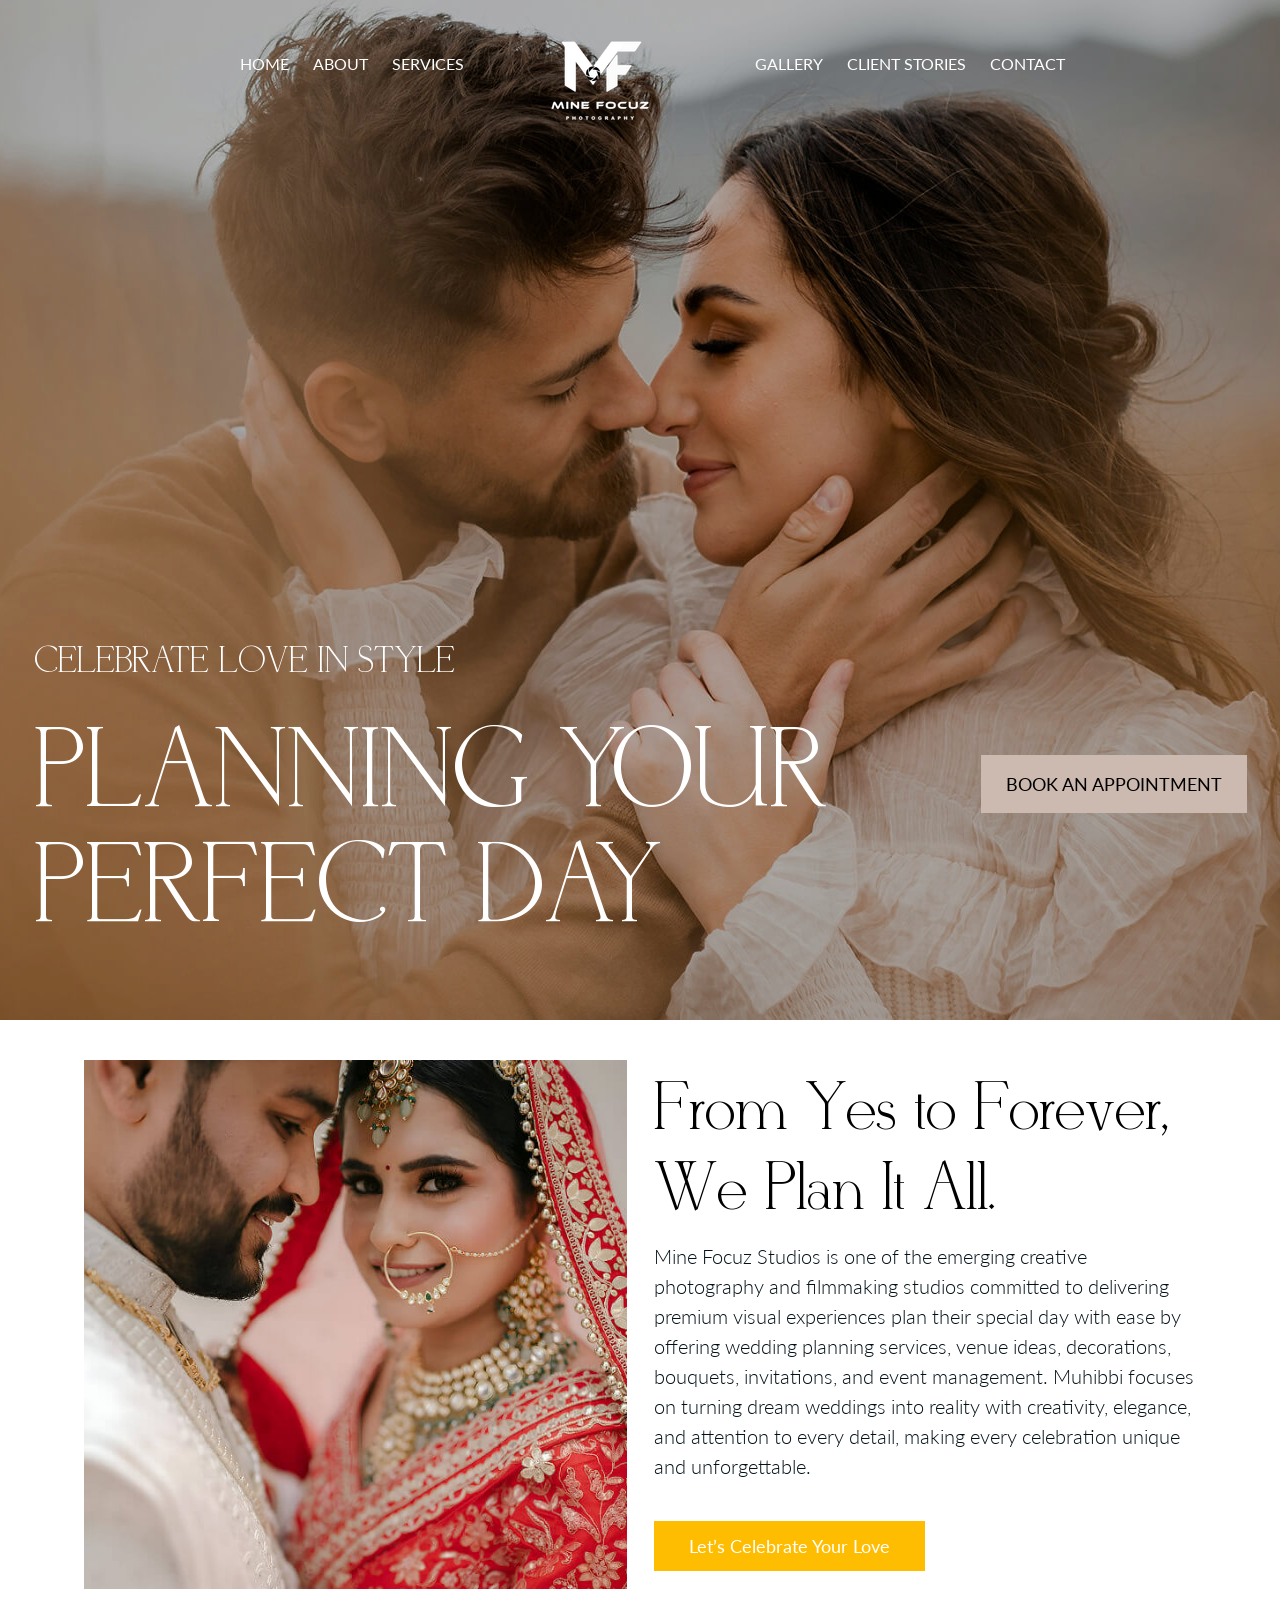
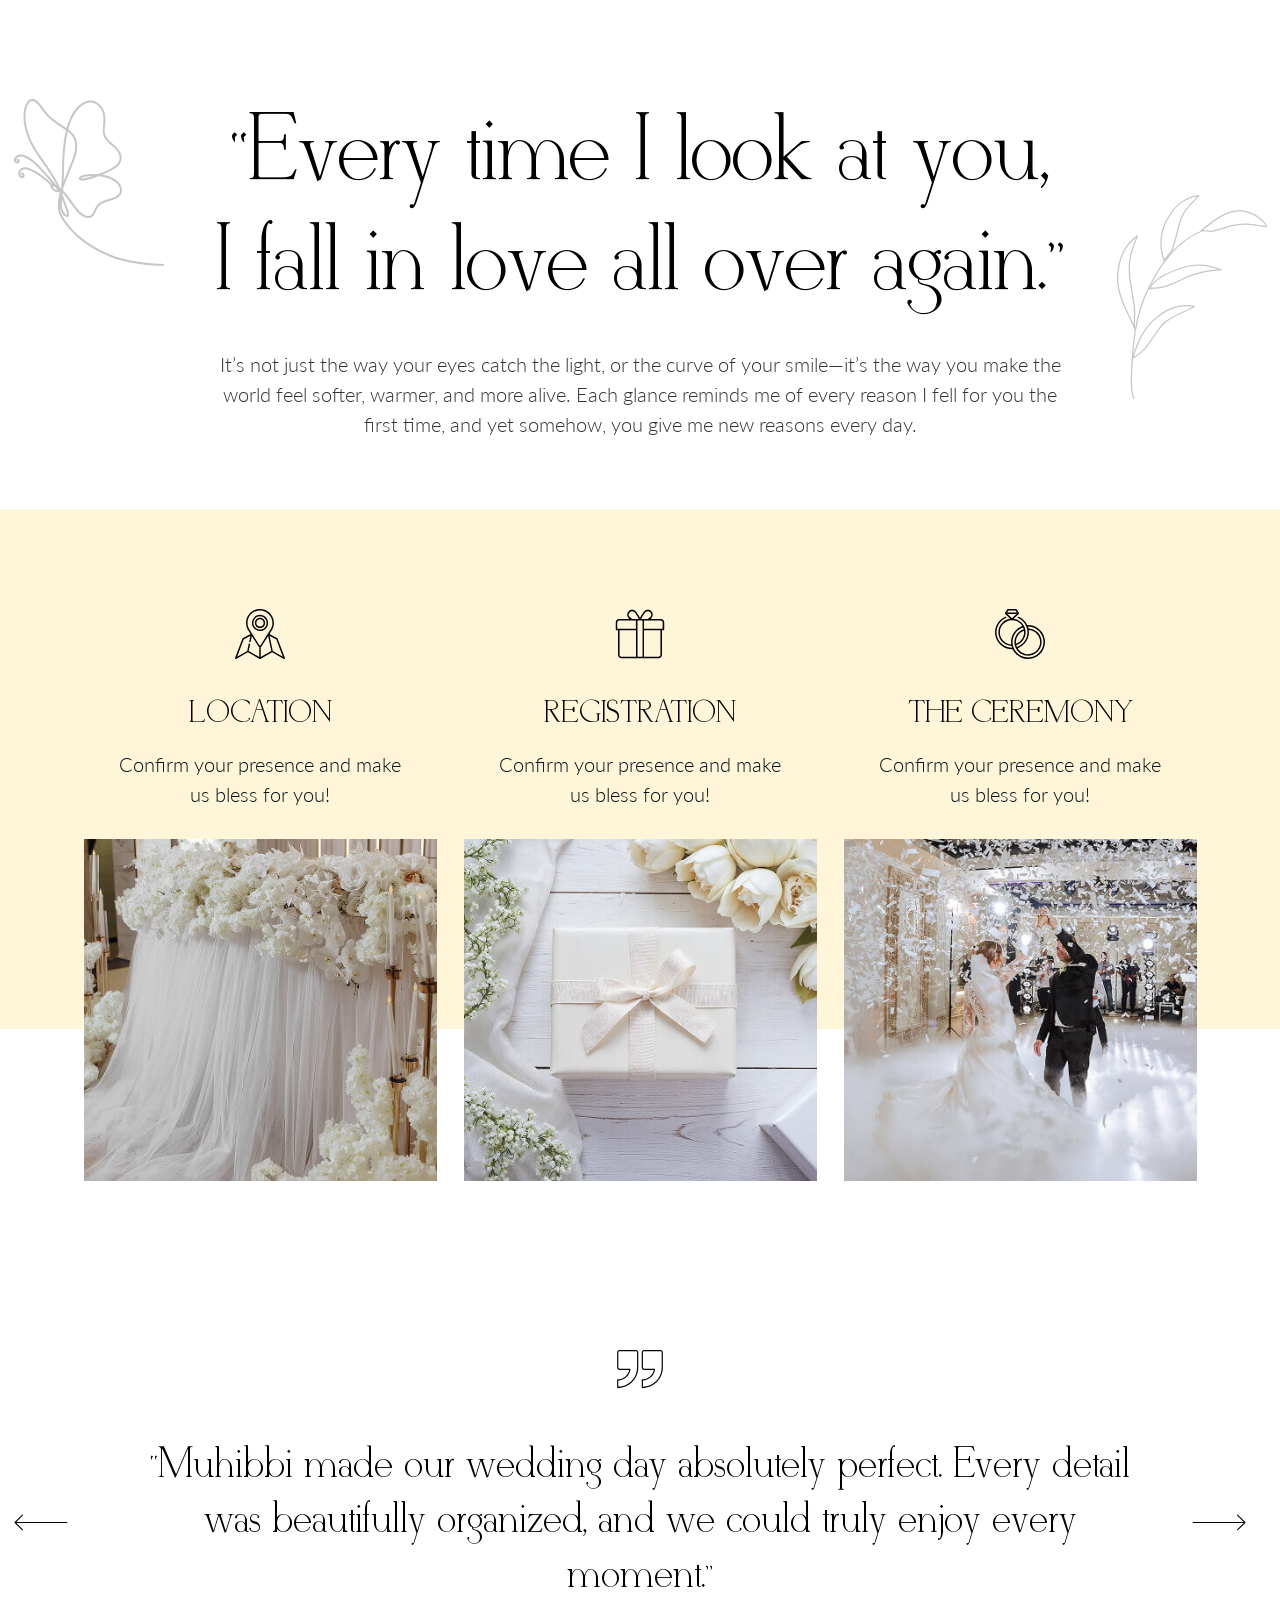
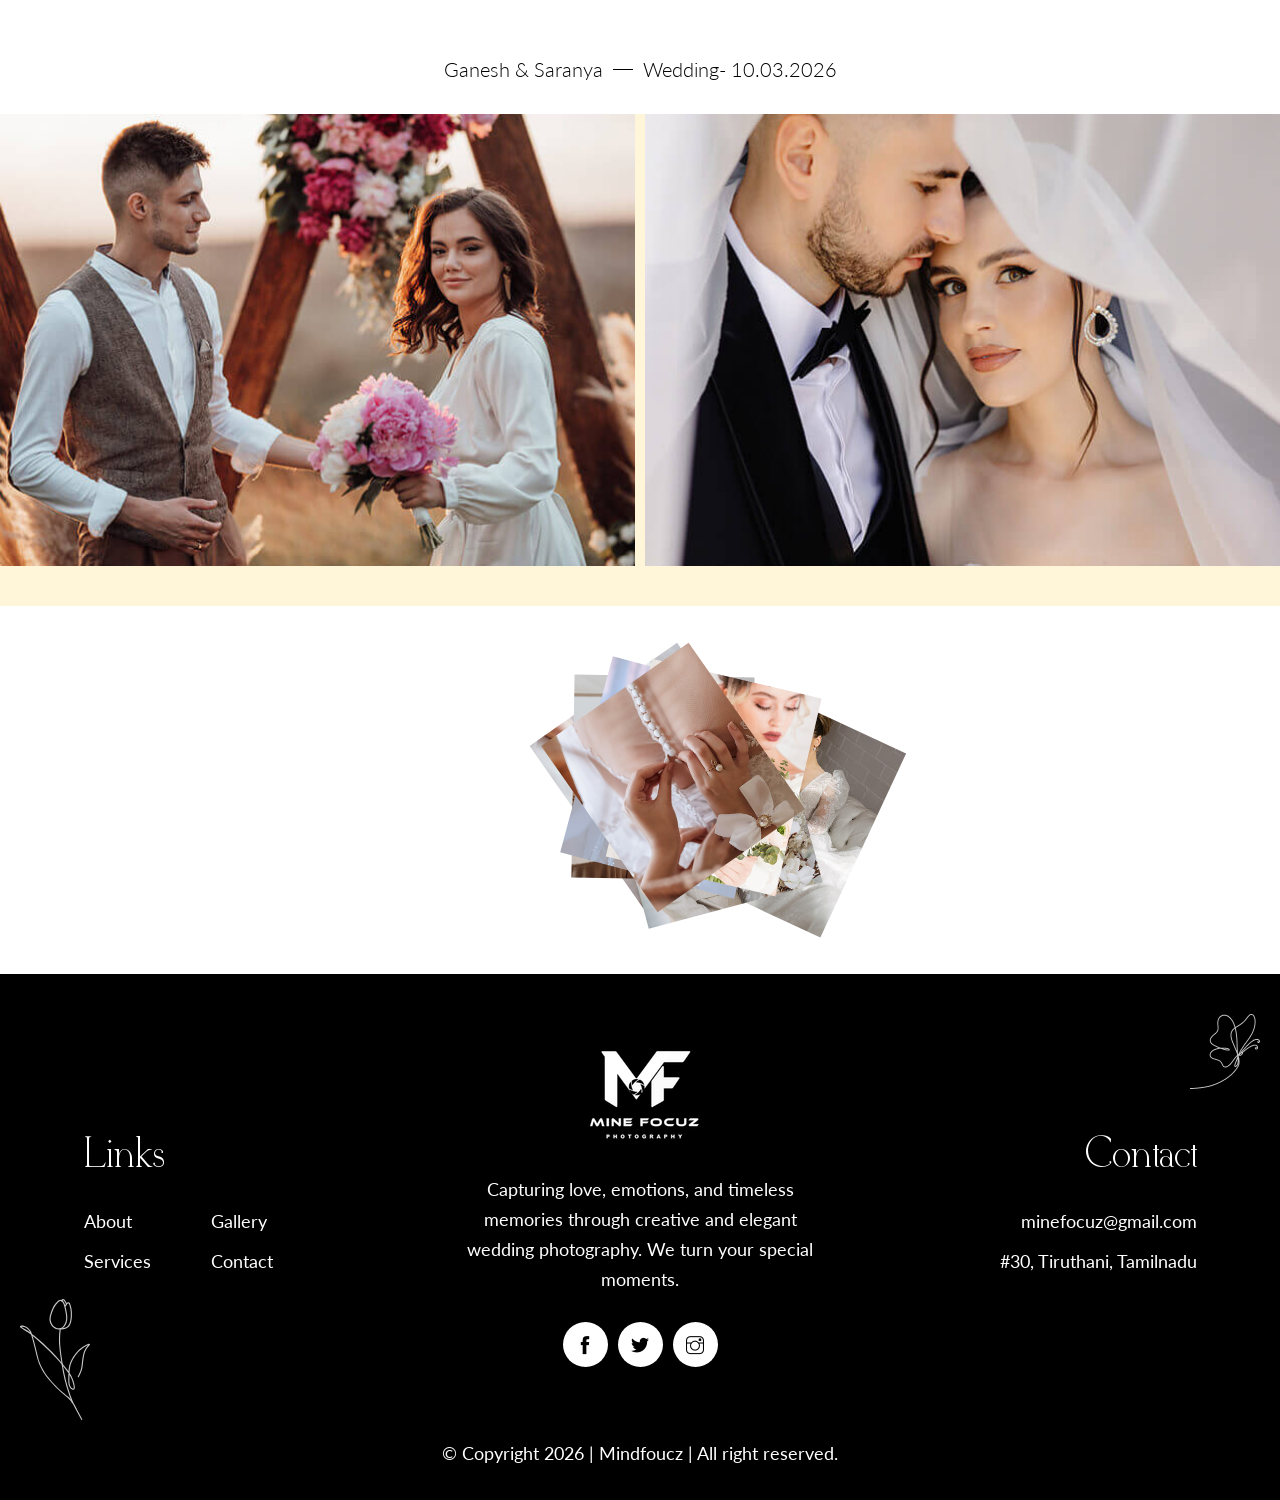
==== index.html @ 8c8d7e30 "first commit" ====
<!DOCTYPE html>
<html lang="en">


<head>
    <meta charset="utf-8">
    <meta http-equiv="X-UA-Compatible" content="IE=edge">
    <meta name="viewport" content="width=device-width, initial-scale=1">
    <meta name="author" content="wpOceans">
    <link rel="shortcut icon" type="image/png" href="assets/images/favicon.png">
    <title>Mindfocuz - Wedding Photography</title>
    <link href="assets/css/themify-icons.css" rel="stylesheet">
    <link href="assets/css/flaticon_muhibbi.css" rel="stylesheet">
    <link href="assets/css/bootstrap.min.css" rel="stylesheet">
    <link href="assets/css/animate.css" rel="stylesheet">
    <link href="assets/css/owl.carousel.css" rel="stylesheet">
    <link href="assets/css/owl.theme.css" rel="stylesheet">
    <link href="assets/css/slick.css" rel="stylesheet">
    <link href="assets/css/slick-theme.css" rel="stylesheet">
    <link href="assets/css/swiper.min.css" rel="stylesheet">
    <link href="assets/css/nice-select.css" rel="stylesheet">
    <link href="assets/css/owl.transitions.css" rel="stylesheet">
    <link href="assets/css/jquery.fancybox.css" rel="stylesheet">
    <link href="assets/css/odometer-theme-default.css" rel="stylesheet">
    <link href="assets/css/jquery-ui.css" rel="stylesheet">
    <link href="assets/sass/style.css" rel="stylesheet">
</head>

<body>

    <!-- start page-wrapper -->
    <div class="page-wrapper">
        <!-- start preloader -->
        <div class="preloader">
            <div class="vertical-centered-box">
                <div class="content">
                    <div class="loader-circle"></div>
                    <div class="loader-line-mask">
                        <div class="loader-line"></div>
                    </div>
                    <img src="assets/images/preloader.png" alt="">
                </div>
            </div>
        </div>
        <!-- end preloader -->

        <!-- Start header -->
        <header id="header">
            <div class="wpo-site-header header-style-s3 header-style-s7">
                <nav class="navigation navbar navbar-expand-lg navbar-light">
                    <div class="container-fluid">
                        <div class="row align-items-center">
                            <div class="col-lg-3 col-md-3 col-3 d-lg-none dl-block">
                                <div class="mobile-menu">
                                    <button type="button" class="navbar-toggler open-btn">
                                        <span class="sr-only">Toggle navigation</span>
                                        <span class="icon-bar first-angle"></span>
                                        <span class="icon-bar middle-angle"></span>
                                        <span class="icon-bar last-angle"></span>
                                    </button>
                                </div>
                            </div>
                            <div class="col-xl-3 col-lg-4 col-md-8 col-8">
                                <div class="navbar-header">
                                    <a class="navbar-brand" href="index.html"><img src="assets/images/logo-1.png"
                                            alt=""></a>
                                </div>
                            </div>
                            <div class="col-xl-12 col-lg-12 col-md-1 col-1">
                                <div id="navbar" class="site-navbar collapse navbar-collapse navigation-holder">
                                    <button class="menu-close"><i class="ti-close"></i></button>
                                    <ul class="nav navbar-nav mb-2 mb-lg-0">
                                        
                                        
                                        <li><a href="index.html">Home</a></li>
                                        <li><a href="about.html">About</a></li>
                                        <li><a href="service.html">Services</a></li>
                                        <li class="menu-item-has-children">
                                            <a href="gallery.html">Gallery</a>
                                            <ul class="sub-menu">
                                                <li><a href="#">Weddings</a></li>
                                                <li><a href="#">Baby Showers</a></li>
                                                <li><a href="#">Outdoor Shoots</a></li>
                                                <li><a href="#">Reception</a></li>
                                            </ul>
                                        </li>
                                        <li><a href="client.html">Client Stories</a></li>
                                        <li><a href="contact.html">Contact</a></li>
                                    </ul>
                                </div><!-- end of nav-collapse -->
                            </div>
                        </div>
                    </div><!-- end of container -->
                </nav>
            </div>
        </header>
        <!-- end of header -->

        <!-- start of hero static -->
        <section class="wpo-hero-static-s11">
            <div class="swiper-container">
                <div class="swiper-wrapper">
                    <div class="swiper-slide">
                        <div class="slide-inner slide-bg-image" data-background="assets/images/hero/image-21.jpg">
                            <div class="container-fluid">
                                <div class="slide-content">
                                    <div data-swiper-parallax="300" class="slide-title wow fadeInUp"
                                        data-wow-delay="0.1s">
                                        <div class="hero-left">
                                            <p>Celebrate Love in Style</p>
                                            <h1>Planning Your Perfect Day</h1>
                                        </div>
                                        <div class="hero-right">
                                            <a href="about.html" class="theme-btn-s2">Book An Appointment</a>
                                        </div>
                                    </div>
                                </div>
                            </div>
                        </div>
                    </div>
                    <div class="swiper-slide">
                        <div class="slide-inner slide-bg-image" data-background="assets/images/hero/image-22.jpg">
                            <div class="container-fluid">
                                <div class="slide-content">
                                    <div data-swiper-parallax="300" class="slide-title wow fadeInUp"
                                        data-wow-delay="0.1s">
                                        <div class="hero-left">
                                            <p>Celebrate Love in Style</p>
                                            <h1>Planning Your Perfect Day</h1>
                                        </div>
                                        <div class="hero-right" data-swiper-parallax="300">
                                            <a href="about.html" class="theme-btn-s2">Book An Appointment</a>
                                        </div>
                                    </div>
                                </div>
                            </div>
                        </div>
                    </div>
                </div>
                <!-- end swiper-wrapper -->
                <!-- swipper controls -->
                <div class="swiper-pagination"></div>
            </div>
        </section>
        <!-- end of hero static -->

        <!-- start about section -->
        <section class="wpo-about-section-s2 section-padding">
            <div class="container">
                <div class="about-wrap">
                    <div class="row text-center align-items-center">
                        <div class="col-lg-6 col-md-12 col-12">
                            <div class="about-image wow fadeInLeftSlow" data-wow-duration="1200ms" style="visibility: visible; animation-duration: 1200ms; animation-name: fadeInLeftSlow;">
                                <img src="assets/images/about/image-3.jpg" alt="">
                            </div>
                        </div>
                        <div class="col-lg-6 col-md-12 col-12">
                            <div class="about-all-content">
                                <div class="about-title">
                                    <h2 class="poort-text poort-in-right" aria-label="From Yes to Forever, We Plan It All." style="perspective: 600px;"><div class="poort-line" aria-hidden="true" style="position: relative; display: block; text-align: start;"><div aria-hidden="true" style="position: relative; display: inline-block;"><div aria-hidden="true" style="position: relative; display: inline-block; translate: none; rotate: none; scale: none; transform: translate(0px); opacity: 1;">F</div><div aria-hidden="true" style="position: relative; display: inline-block; translate: none; rotate: none; scale: none; transform: translate(0px); opacity: 1;">r</div><div aria-hidden="true" style="position: relative; display: inline-block; translate: none; rotate: none; scale: none; transform: translate(0px); opacity: 1;">o</div><div aria-hidden="true" style="position: relative; display: inline-block; translate: none; rotate: none; scale: none; transform: translate(0px); opacity: 1;">m</div></div> <div aria-hidden="true" style="position: relative; display: inline-block;"><div aria-hidden="true" style="position: relative; display: inline-block; translate: none; rotate: none; scale: none; transform: translate(0px); opacity: 1;">Y</div><div aria-hidden="true" style="position: relative; display: inline-block; translate: none; rotate: none; scale: none; transform: translate(0px); opacity: 1;">e</div><div aria-hidden="true" style="position: relative; display: inline-block; translate: none; rotate: none; scale: none; transform: translate(0px); opacity: 1;">s</div></div> <div aria-hidden="true" style="position: relative; display: inline-block;"><div aria-hidden="true" style="position: relative; display: inline-block; translate: none; rotate: none; scale: none; transform: translate(0px); opacity: 1;">t</div><div aria-hidden="true" style="position: relative; display: inline-block; translate: none; rotate: none; scale: none; transform: translate(0px); opacity: 1;">o</div></div> <div aria-hidden="true" style="position: relative; display: inline-block;"><div aria-hidden="true" style="position: relative; display: inline-block; translate: none; rotate: none; scale: none; transform: translate(0px); opacity: 1;">F</div><div aria-hidden="true" style="position: relative; display: inline-block; translate: none; rotate: none; scale: none; transform: translate(0px); opacity: 1;">o</div><div aria-hidden="true" style="position: relative; display: inline-block; translate: none; rotate: none; scale: none; transform: translate(0px); opacity: 1;">r</div><div aria-hidden="true" style="position: relative; display: inline-block; translate: none; rotate: none; scale: none; transform: translate(0px); opacity: 1;">e</div><div aria-hidden="true" style="position: relative; display: inline-block; translate: none; rotate: none; scale: none; transform: translate(0px); opacity: 1;">v</div><div aria-hidden="true" style="position: relative; display: inline-block; translate: none; rotate: none; scale: none; transform: translate(0px); opacity: 1;">e</div><div aria-hidden="true" style="position: relative; display: inline-block; translate: none; rotate: none; scale: none; transform: translate(0px); opacity: 1;">r</div><div aria-hidden="true" style="position: relative; display: inline-block; translate: none; rotate: none; scale: none; transform: translate(0px); opacity: 1;">,</div></div> </div><div class="poort-line" aria-hidden="true" style="position: relative; display: block; text-align: start;"><div aria-hidden="true" style="position: relative; display: inline-block;"><div aria-hidden="true" style="position: relative; display: inline-block; translate: none; rotate: none; scale: none; transform: translate(0px); opacity: 1;">W</div><div aria-hidden="true" style="position: relative; display: inline-block; translate: none; rotate: none; scale: none; transform: translate(0px); opacity: 1;">e</div></div> <div aria-hidden="true" style="position: relative; display: inline-block;"><div aria-hidden="true" style="position: relative; display: inline-block; translate: none; rotate: none; scale: none; transform: translate(0px); opacity: 1;">P</div><div aria-hidden="true" style="position: relative; display: inline-block; translate: none; rotate: none; scale: none; transform: translate(0px); opacity: 1;">l</div><div aria-hidden="true" style="position: relative; display: inline-block; translate: none; rotate: none; scale: none; transform: translate(0px); opacity: 1;">a</div><div aria-hidden="true" style="position: relative; display: inline-block; translate: none; rotate: none; scale: none; transform: translate(0px); opacity: 1;">n</div></div> <div aria-hidden="true" style="position: relative; display: inline-block;"><div aria-hidden="true" style="position: relative; display: inline-block; translate: none; rotate: none; scale: none; transform: translate(0px); opacity: 1;">I</div><div aria-hidden="true" style="position: relative; display: inline-block; translate: none; rotate: none; scale: none; transform: translate(0px); opacity: 1;">t</div></div> <div aria-hidden="true" style="position: relative; display: inline-block;"><div aria-hidden="true" style="position: relative; display: inline-block; translate: none; rotate: none; scale: none; transform: translate(0px); opacity: 1;">A</div><div aria-hidden="true" style="position: relative; display: inline-block; translate: none; rotate: none; scale: none; transform: translate(0px); opacity: 1;">l</div><div aria-hidden="true" style="position: relative; display: inline-block; translate: none; rotate: none; scale: none; transform: translate(0px); opacity: 1;">l</div><div aria-hidden="true" style="position: relative; display: inline-block; translate: none; rotate: none; scale: none; transform: translate(0px); opacity: 1;">.</div></div></div></h2>
                                    <p class="wow fadeInUp" data-wow-delay="0.1s" style="visibility: visible; animation-delay: 0.1s; animation-name: fadeInUp;">Mine Focuz Studios is one of the emerging creative photography and filmmaking studios committed to delivering premium visual experiences plan their special day with ease by offering wedding planning services, venue ideas, decorations, bouquets, invitations, and event management. Muhibbi focuses on turning dream weddings into reality with creativity, elegance, and attention to every detail, making every celebration unique and unforgettable.</p>
                                    <div class="about-btn wow fadeInUp" data-wow-delay="0.2s" style="visibility: visible; animation-delay: 0.2s; animation-name: fadeInUp;">
                                        <a href="contact.html" class="theme-btn">Let’s Celebrate Your Love</a>
                                    </div>
                                </div>
                            </div>
                        </div>
                    </div>
                </div>
            </div>
        </section>
        <!-- end about section -->
		
		

        <!-- start service section -->
        <section class="wpo-quote-section">
            <div class="container-fluid">
                <div class="quote-wrap">
                    <div class="row text-center align-items-center">
                        <div class="col-lg-12 col-md-12 col-12">
                            <div class="quote-title">
                                <h2 class="poort-text poort-in-right" aria-label="“Every time I look at you, I fall in love all over
                                    again.”" style="perspective: 600px;"><div class="poort-line" aria-hidden="true" style="position: relative; display: block; text-align: center;"><div aria-hidden="true" style="position: relative; display: inline-block;"><div aria-hidden="true" style="position: relative; display: inline-block; translate: none; rotate: none; scale: none; transform: translate(0px); opacity: 1;">“</div><div aria-hidden="true" style="position: relative; display: inline-block; translate: none; rotate: none; scale: none; transform: translate(0px); opacity: 1;">E</div><div aria-hidden="true" style="position: relative; display: inline-block; translate: none; rotate: none; scale: none; transform: translate(0px); opacity: 1;">v</div><div aria-hidden="true" style="position: relative; display: inline-block; translate: none; rotate: none; scale: none; transform: translate(0px); opacity: 1;">e</div><div aria-hidden="true" style="position: relative; display: inline-block; translate: none; rotate: none; scale: none; transform: translate(0px); opacity: 1;">r</div><div aria-hidden="true" style="position: relative; display: inline-block; translate: none; rotate: none; scale: none; transform: translate(0px); opacity: 1;">y</div></div> <div aria-hidden="true" style="position: relative; display: inline-block;"><div aria-hidden="true" style="position: relative; display: inline-block; translate: none; rotate: none; scale: none; transform: translate(0px); opacity: 1;">t</div><div aria-hidden="true" style="position: relative; display: inline-block; translate: none; rotate: none; scale: none; transform: translate(0px); opacity: 1;">i</div><div aria-hidden="true" style="position: relative; display: inline-block; translate: none; rotate: none; scale: none; transform: translate(0px); opacity: 1;">m</div><div aria-hidden="true" style="position: relative; display: inline-block; translate: none; rotate: none; scale: none; transform: translate(0px); opacity: 1;">e</div></div> <div aria-hidden="true" style="position: relative; display: inline-block;"><div aria-hidden="true" style="position: relative; display: inline-block; translate: none; rotate: none; scale: none; transform: translate(0px); opacity: 1;">I</div></div> <div aria-hidden="true" style="position: relative; display: inline-block;"><div aria-hidden="true" style="position: relative; display: inline-block; translate: none; rotate: none; scale: none; transform: translate(0px); opacity: 1;">l</div><div aria-hidden="true" style="position: relative; display: inline-block; translate: none; rotate: none; scale: none; transform: translate(0px); opacity: 1;">o</div><div aria-hidden="true" style="position: relative; display: inline-block; translate: none; rotate: none; scale: none; transform: translate(0px); opacity: 1;">o</div><div aria-hidden="true" style="position: relative; display: inline-block; translate: none; rotate: none; scale: none; transform: translate(0px); opacity: 1;">k</div></div> <div aria-hidden="true" style="position: relative; display: inline-block;"><div aria-hidden="true" style="position: relative; display: inline-block; translate: none; rotate: none; scale: none; transform: translate(0px); opacity: 1;">a</div><div aria-hidden="true" style="position: relative; display: inline-block; translate: none; rotate: none; scale: none; transform: translate(0px); opacity: 1;">t</div></div> <div aria-hidden="true" style="position: relative; display: inline-block;"><div aria-hidden="true" style="position: relative; display: inline-block; translate: none; rotate: none; scale: none; transform: translate(0px); opacity: 1;">y</div><div aria-hidden="true" style="position: relative; display: inline-block; translate: none; rotate: none; scale: none; transform: translate(0px); opacity: 1;">o</div><div aria-hidden="true" style="position: relative; display: inline-block; translate: none; rotate: none; scale: none; transform: translate(0px); opacity: 1;">u</div><div aria-hidden="true" style="position: relative; display: inline-block; translate: none; rotate: none; scale: none; transform: translate(0px); opacity: 1;">,</div></div> </div><div class="poort-line" aria-hidden="true" style="position: relative; display: block; text-align: center;"><div aria-hidden="true" style="position: relative; display: inline-block;"><div aria-hidden="true" style="position: relative; display: inline-block; translate: none; rotate: none; scale: none; transform: translate(0px); opacity: 1;">I</div></div> <div aria-hidden="true" style="position: relative; display: inline-block;"><div aria-hidden="true" style="position: relative; display: inline-block; translate: none; rotate: none; scale: none; transform: translate(0px); opacity: 1;">f</div><div aria-hidden="true" style="position: relative; display: inline-block; translate: none; rotate: none; scale: none; transform: translate(0px); opacity: 1;">a</div><div aria-hidden="true" style="position: relative; display: inline-block; translate: none; rotate: none; scale: none; transform: translate(0px); opacity: 1;">l</div><div aria-hidden="true" style="position: relative; display: inline-block; translate: none; rotate: none; scale: none; transform: translate(0px); opacity: 1;">l</div></div> <div aria-hidden="true" style="position: relative; display: inline-block;"><div aria-hidden="true" style="position: relative; display: inline-block; translate: none; rotate: none; scale: none; transform: translate(0px); opacity: 1;">i</div><div aria-hidden="true" style="position: relative; display: inline-block; translate: none; rotate: none; scale: none; transform: translate(0px); opacity: 1;">n</div></div> <div aria-hidden="true" style="position: relative; display: inline-block;"><div aria-hidden="true" style="position: relative; display: inline-block; translate: none; rotate: none; scale: none; transform: translate(0px); opacity: 1;">l</div><div aria-hidden="true" style="position: relative; display: inline-block; translate: none; rotate: none; scale: none; transform: translate(0px); opacity: 1;">o</div><div aria-hidden="true" style="position: relative; display: inline-block; translate: none; rotate: none; scale: none; transform: translate(0px); opacity: 1;">v</div><div aria-hidden="true" style="position: relative; display: inline-block; translate: none; rotate: none; scale: none; transform: translate(0px); opacity: 1;">e</div></div> <div aria-hidden="true" style="position: relative; display: inline-block;"><div aria-hidden="true" style="position: relative; display: inline-block; translate: none; rotate: none; scale: none; transform: translate(0px); opacity: 1;">a</div><div aria-hidden="true" style="position: relative; display: inline-block; translate: none; rotate: none; scale: none; transform: translate(0px); opacity: 1;">l</div><div aria-hidden="true" style="position: relative; display: inline-block; translate: none; rotate: none; scale: none; transform: translate(0px); opacity: 1;">l</div></div> <div aria-hidden="true" style="position: relative; display: inline-block;"><div aria-hidden="true" style="position: relative; display: inline-block; translate: none; rotate: none; scale: none; transform: translate(0px); opacity: 1;">o</div><div aria-hidden="true" style="position: relative; display: inline-block; translate: none; rotate: none; scale: none; transform: translate(0px); opacity: 1;">v</div><div aria-hidden="true" style="position: relative; display: inline-block; translate: none; rotate: none; scale: none; transform: translate(0px); opacity: 1;">e</div><div aria-hidden="true" style="position: relative; display: inline-block; translate: none; rotate: none; scale: none; transform: translate(0px); opacity: 1;">r</div></div> <div aria-hidden="true" style="position: relative; display: inline-block;"><div aria-hidden="true" style="position: relative; display: inline-block; translate: none; rotate: none; scale: none; transform: translate(0px); opacity: 1;">a</div><div aria-hidden="true" style="position: relative; display: inline-block; translate: none; rotate: none; scale: none; transform: translate(0px); opacity: 1;">g</div><div aria-hidden="true" style="position: relative; display: inline-block; translate: none; rotate: none; scale: none; transform: translate(0px); opacity: 1;">a</div><div aria-hidden="true" style="position: relative; display: inline-block; translate: none; rotate: none; scale: none; transform: translate(0px); opacity: 1;">i</div><div aria-hidden="true" style="position: relative; display: inline-block; translate: none; rotate: none; scale: none; transform: translate(0px); opacity: 1;">n</div><div aria-hidden="true" style="position: relative; display: inline-block; translate: none; rotate: none; scale: none; transform: translate(0px); opacity: 1;">.</div><div aria-hidden="true" style="position: relative; display: inline-block; translate: none; rotate: none; scale: none; transform: translate(0px); opacity: 1;">”</div></div></div></h2>
                                <p class="wow fadeInUp" data-wow-delay="0.1s" style="visibility: visible; animation-delay: 0.1s; animation-name: fadeInUp;">It’s not just the way your eyes catch the
                                    light, or the curve of your smile—it’s the
                                    way you make the world feel softer,
                                    warmer, and more alive. Each glance reminds me of every reason I fell for you the
                                    first time, and yet somehow, you give
                                    me new reasons every day.</p>
                               
                            </div>
                        </div>
                    </div>
                    <div class="shape-1 wow fadeInLeftSlow" data-wow-duration="1400ms" style="visibility: visible; animation-duration: 1400ms; animation-name: fadeInLeftSlow;">
                        <img src="assets/images/quote/shape-1.svg" alt="">
                    </div>
                    <div class="shape-2 wow fadeInRightSlow" data-wow-duration="1800ms" style="visibility: visible; animation-duration: 1800ms; animation-name: fadeInRightSlow;">
                        <img src="assets/images/quote/shape-2.svg" alt="">
                    </div>
                </div>
            </div>
        </section>
        <!-- end service section -->
		
		<section class="wpo-event-section-s2">
            <div class="wpo-event-wrap">
                <div class="container">
                    <div class="row justify-content-center">
                        <div class="col-lg-4 col-md-6 col-sm-6 col-12">
                            <div class="event-item wow fadeInUp" data-wow-delay="0.1s" style="visibility: visible; animation-delay: 0.1s; animation-name: fadeInUp;">
                                <div class="icon">
                                    <img src="assets/images/event/icon-1.svg" alt="">
                                </div>
                                <div class="event-text">
                                    <h3>Location</h3>
                                    <p>Confirm your presence and make us bless for you!</p>
                                </div>
                                <div class="event-img inner-image">
                                    <img src="assets/images/event/image-1.jpg" alt="">
                                </div>
                            </div>
                        </div>
                        <div class="col-lg-4 col-md-6 col-sm-6 col-12">
                            <div class="event-item wow fadeInUp" data-wow-delay="0.2s" style="visibility: visible; animation-delay: 0.2s; animation-name: fadeInUp;">
                                <div class="icon">
                                    <img src="assets/images/event/icon-2.svg" alt="">
                                </div>
                                <div class="event-text">
                                    <h3>Registration</h3>
                                    <p>Confirm your presence and make us bless for you!</p>
                                </div>
                                <div class="event-img inner-image">
                                    <img src="assets/images/event/image-2.jpg" alt="">
                                </div>
                            </div>
                        </div>
                        <div class="col-lg-4 col-md-6 col-sm-6 col-12">
                            <div class="event-item wow fadeInUp" data-wow-delay="0.3s" style="visibility: visible; animation-delay: 0.3s; animation-name: fadeInUp;">
                                <div class="icon">
                                    <img src="assets/images/event/icon-3.svg" alt="">
                                </div>
                                <div class="event-text">
                                    <h3>The Ceremony</h3>
                                    <p>Confirm your presence and make us bless for you!</p>
                                </div>
                                <div class="event-img inner-image">
                                    <img src="assets/images/event/image-3.jpg" alt="">
                                </div>
                            </div>
                        </div>
                    </div>
                </div>
            </div>
        </section>

        

        <!-- start testimonial section -->
        <section class="wpo-testimonial-section-s2 section-padding">
            <div class="container-fluid">
                <div class="testimonial-wrap">
                    <div class="testimonial-slider owl-carousel">
                        <div class="testimonial-item wow fadeInUp" data-wow-delay="0.1s">
                            <div class="testimonial-content">
                                <div class="icon">
                                    <img src="assets/images/testimonial/quote.svg" alt="quote">
                                </div>
                                <h3>“Muhibbi made our wedding day absolutely perfect. Every detail was beautifully
                                    organized, and we could truly enjoy every
                                    moment.”</h3>
                                <div class="testimonial-text">
                                    <ul>
                                        <li>Ganesh & Saranya</li>
                                        <li>Wedding- 10.03.2026</li>
                                    </ul>
                                </div>
                            </div>
                        </div>
                        <div class="testimonial-item wow fadeInUp" data-wow-delay="0.1s">
                            <div class="testimonial-content">
                                <div class="icon">
                                    <img src="assets/images/testimonial/quote.svg" alt="quote">
                                </div>
                                <h3>“The team at Muhibbi turned our vision into reality. Their creativity,
                                    professionalism, and dedication exceeded our
                                    expectations.”</h3>
                                <div class="testimonial-text">
                                    <ul>
                                        <li>Ganesh & Saranya</li>
                                        <li>Wedding- 10.03.2026</li>
                                    </ul>
                                </div>
                            </div>
                        </div>
                    </div>
                </div>
            </div>
        </section>
        <!-- end testimonial section -->

       <section class="wpo-project-section-s2 section-padding pt-0">
            <div class="container-fluid">
                <div class="project-all-items">
                    
                    <div class="project-wrap project-slider-active swiper-container-horizontal swiper-container-rtl" dir="rtl">
                        <div class="swiper-wrapper" style="transform: translate3d(3225px, 0px, 0px); transition-duration: 6500ms;"><div class="project-items swiper-slide swiper-slide-duplicate swiper-slide-duplicate-prev" data-swiper-slide-index="0" style="margin-left: 10px;">
                                <div class="img-holder">
                                    <img src="assets/images/project/image-9.jpg" alt="">
                                    <div class="project-content">
                                        <div class="project-text">
                                            <h3><a href="#">Jenifer &amp; Harry</a></h3>
                                            <span>Singapore - May 2020</span>
                                        </div>
                                    </div>
                                </div>
                            </div><div class="project-items swiper-slide swiper-slide-duplicate swiper-slide-duplicate-active" data-swiper-slide-index="1" style="margin-left: 10px;">
                                <div class="img-holder">
                                    <img src="assets/images/project/image-10.jpg" alt="">
                                    <div class="project-content">
                                        <div class="project-text">
                                            <h3><a href="#">Miller &amp; Tuna</a></h3>
                                            <span>Chaina - Jun 2019</span>
                                        </div>
                                    </div>
                                </div>
                            </div><div class="project-items swiper-slide swiper-slide-duplicate swiper-slide-duplicate-next" data-swiper-slide-index="2" style="margin-left: 10px;">
                                <div class="img-holder">
                                    <img src="assets/images/project/image-11.jpg" alt="">
                                    <div class="project-content">
                                        <div class="project-text">
                                            <h3><a href="#">Maria &amp; Jenefar</a></h3>
                                            <span>Chaina - Oct 2018</span>
                                        </div>
                                    </div>
                                </div>
                            </div><div class="project-items swiper-slide swiper-slide-duplicate" data-swiper-slide-index="3" style="margin-left: 10px;">
                                <div class="img-holder">
                                    <img src="assets/images/project/image-12.jpg" alt="">
                                    <div class="project-content">
                                        <div class="project-text">
                                            <h3><a href="#">Jonson &amp; Oliva</a></h3>
                                            <span>Chaina - Nov 2017</span>
                                        </div>
                                    </div>
                                </div>
                            </div>
                            <div class="project-items swiper-slide swiper-slide-prev" data-swiper-slide-index="0" style="margin-left: 10px;">
                                <div class="img-holder">
                                    <img src="assets/images/project/image-9.jpg" alt="">
                                    <div class="project-content">
                                        <div class="project-text">
                                            <h3><a href="#">Jenifer &amp; Harry</a></h3>
                                            <span>Singapore - May 2020</span>
                                        </div>
                                    </div>
                                </div>
                            </div>
                            <div class="project-items swiper-slide swiper-slide-active" data-swiper-slide-index="1" style="margin-left: 10px;">
                                <div class="img-holder">
                                    <img src="assets/images/project/image-10.jpg" alt="">
                                    <div class="project-content">
                                        <div class="project-text">
                                            <h3><a href="#">Miller &amp; Tuna</a></h3>
                                            <span>Chaina - Jun 2019</span>
                                        </div>
                                    </div>
                                </div>
                            </div>
                            <div class="project-items swiper-slide swiper-slide-next" data-swiper-slide-index="2" style="margin-left: 10px;">
                                <div class="img-holder">
                                    <img src="assets/images/project/image-11.jpg" alt="">
                                    <div class="project-content">
                                        <div class="project-text">
                                            <h3><a href="#">Maria &amp; Jenefar</a></h3>
                                            <span>Chaina - Oct 2018</span>
                                        </div>
                                    </div>
                                </div>
                            </div>
                            <div class="project-items swiper-slide" data-swiper-slide-index="3" style="margin-left: 10px;">
                                <div class="img-holder">
                                    <img src="assets/images/project/image-12.jpg" alt="">
                                    <div class="project-content">
                                        <div class="project-text">
                                            <h3><a href="#">Jonson &amp; Oliva</a></h3>
                                            <span>Chaina - Nov 2017</span>
                                        </div>
                                    </div>
                                </div>
                            </div>
                        <div class="project-items swiper-slide swiper-slide-duplicate swiper-slide-duplicate-prev" data-swiper-slide-index="0" style="margin-left: 10px;">
                                <div class="img-holder">
                                    <img src="assets/images/project/image-9.jpg" alt="">
                                    <div class="project-content">
                                        <div class="project-text">
                                            <h3><a href="#">Jenifer &amp; Harry</a></h3>
                                            <span>Singapore - May 2020</span>
                                        </div>
                                    </div>
                                </div>
                            </div><div class="project-items swiper-slide swiper-slide-duplicate swiper-slide-duplicate-active" data-swiper-slide-index="1" style="margin-left: 10px;">
                                <div class="img-holder">
                                    <img src="assets/images/project/image-10.jpg" alt="">
                                    <div class="project-content">
                                        <div class="project-text">
                                            <h3><a href="#">Miller &amp; Tuna</a></h3>
                                            <span>Chaina - Jun 2019</span>
                                        </div>
                                    </div>
                                </div>
                            </div><div class="project-items swiper-slide swiper-slide-duplicate swiper-slide-duplicate-next" data-swiper-slide-index="2" style="margin-left: 10px;">
                                <div class="img-holder">
                                    <img src="assets/images/project/image-11.jpg" alt="">
                                    <div class="project-content">
                                        <div class="project-text">
                                            <h3><a href="#">Maria &amp; Jenefar</a></h3>
                                            <span>Chaina - Oct 2018</span>
                                        </div>
                                    </div>
                                </div>
                            </div><div class="project-items swiper-slide swiper-slide-duplicate" data-swiper-slide-index="3" style="margin-left: 10px;">
                                <div class="img-holder">
                                    <img src="assets/images/project/image-12.jpg" alt="">
                                    <div class="project-content">
                                        <div class="project-text">
                                            <h3><a href="#">Jonson &amp; Oliva</a></h3>
                                            <span>Chaina - Nov 2017</span>
                                        </div>
                                    </div>
                                </div>
                            </div></div>
                    </div>
                </div>
            </div>
        </section>

        <!-- start wpo-portfolio-section -->
        <section class="wpo-portfolio-section">
            <h2 class="hidden">some</h2>
            <div class="container-fluid">
                <div class="portfolio-all-items">
                    <div class="portfolio-wrap">
                        <div class="portfolio-items scroll-image">
                            <div class="portfolio-image">
                                <a href="assets/images/portfolio/image-1.jpg" class="fancybox"
                                    data-fancybox-group="gall-1">
                                    <img src="assets/images/portfolio/image-1.jpg" alt class="img img-responsive">
                                    <div class="hover-content">
                                        <i class="ti-plus"></i>
                                    </div>
                                </a>
                            </div>
                        </div>
                        <div class="portfolio-items scroll-image">
                            <div class="portfolio-image">
                                <a href="assets/images/portfolio/image-2.jpg" class="fancybox"
                                    data-fancybox-group="gall-1">
                                    <img src="assets/images/portfolio/image-2.jpg" alt class="img img-responsive">
                                    <div class="hover-content">
                                        <i class="ti-plus"></i>
                                    </div>
                                </a>
                            </div>
                        </div>
                        <div class="portfolio-items scroll-image">
                            <div class="portfolio-image">
                                <a href="assets/images/portfolio/image-3.jpg" class="fancybox"
                                    data-fancybox-group="gall-1">
                                    <img src="assets/images/portfolio/image-3.jpg" alt class="img img-responsive">
                                    <div class="hover-content">
                                        <i class="ti-plus"></i>
                                    </div>
                                </a>
                            </div>
                        </div>
                        <div class="portfolio-items scroll-image">
                            <div class="portfolio-image">
                                <a href="assets/images/portfolio/image-4.jpg" class="fancybox"
                                    data-fancybox-group="gall-1">
                                    <img src="assets/images/portfolio/image-4.jpg" alt class="img img-responsive">
                                    <div class="hover-content">
                                        <i class="ti-plus"></i>
                                    </div>
                                </a>
                            </div>
                        </div>
                        <div class="portfolio-items scroll-image">
                            <div class="portfolio-image">
                                <a href="assets/images/portfolio/image-5.jpg" class="fancybox"
                                    data-fancybox-group="gall-1">
                                    <img src="assets/images/portfolio/image-5.jpg" alt class="img img-responsive">
                                    <div class="hover-content">
                                        <i class="ti-plus"></i>
                                    </div>
                                </a>
                            </div>
                        </div>
                        <div class="portfolio-items scroll-image">
                            <div class="portfolio-image">
                                <a href="assets/images/portfolio/image-6.jpg" class="fancybox"
                                    data-fancybox-group="gall-1">
                                    <img src="assets/images/portfolio/image-6.jpg" alt class="img img-responsive">
                                    <div class="hover-content">
                                        <i class="ti-plus"></i>
                                    </div>
                                </a>
                            </div>
                        </div>
                        <div class="portfolio-items scroll-image">
                            <div class="portfolio-image">
                                <a href="assets/images/portfolio/image-7.jpg" class="fancybox"
                                    data-fancybox-group="gall-1">
                                    <img src="assets/images/portfolio/image-7.jpg" alt class="img img-responsive">
                                    <div class="hover-content">
                                        <i class="ti-plus"></i>
                                    </div>
                                </a>
                            </div>
                        </div>
                    </div>
                </div>
            </div>
        </section>
        <!-- end wpo-portfolio-section -->

        <!-- start of footer section -->
       <footer class="wpo-site-footer">
            <div class="container">
                <div class="wpo-upper-footer">
                    <div class="row align-items-center">
                        <div class="col col-xl-3  col-lg-4 col-md-6 col-sm-12 col-12">
                            <div class="widget link-widget">
                                <div class="widget-title">
                                    <h2>Links</h2>
                                </div>
                                <div class="link-wrap">
                                    <ul>
                                        <li><a href="about.html">About</a></li>
                                        <li><a href="service.html">Services</a></li>
                                    </ul>
                                    <ul>
                                        <li><a href="gallery.html">Gallery</a></li>
                                        <li><a href="contact.html">Contact</a></li>
                                    </ul>
                                </div>
                            </div>
                        </div>
                        <div class="col col-xl-6 col-lg-4 col-md-6 col-sm-12 col-12">
                            <div class="widget about-widget">
                                <div class="logo widget-title">
                                    <a class="logo" href="index.html"><img src="assets/images/white-logo.png" alt=""></a>
                                </div>
                                <p>Capturing love, emotions, and timeless memories through creative and elegant wedding photography. We turn your special moments.</p>
                                <ul>
                                    <li>
                                        <a href="#">
                                            <i class="ti-facebook"></i>
                                        </a>
                                    </li>
                                    <li>
                                        <a href="#">
                                            <i class="ti-twitter-alt"></i>
                                        </a>
                                    </li>
                                    <li>
                                        <a href="#">
                                            <i class="ti-instagram"></i>
                                        </a>
                                    </li>
                                </ul>
                            </div>
                        </div>
                        <div class="col col-xl-3  col-lg-4 col-md-6 col-sm-12 col-12">
                            <div class="widget wpo-service-link-widget">
                                <div class="widget-title">
                                    <h2>Contact</h2>
                                </div>
                                <div class="link-widget">
                                    <ul>
                                        <li>minefocuz@gmail.com</li>
                                        <li>#30, Tiruthani, Tamilnadu</li>
                                    </ul>
                                </div>
                            </div>
                        </div>
                    </div>
                </div>
                <div class="wpo-lower-footer">
                    <div class="row">
                        <div class="col col-xs-12">
                            <p class="copyright"> &copy; Copyright 2026 | <a href="index.html">Mindfoucz</a> | All right
                                reserved.</p>
                        </div>
                    </div>
                </div>
            </div>
            <div class="shape-1">
                <img src="assets/images/shape-1.svg" alt="">
            </div>
            <div class="shape-2">
                <img src="assets/images/shape-2.svg" alt="">
            </div>
        </footer>
        <!-- end of footer section -->

    </div>
    <!-- end of page-wrapper -->

    <!-- All JavaScript files
    ================================================== -->
    <script src="assets/js/jquery.min.js"></script>
    <script src="assets/js/bootstrap.bundle.min.js"></script>
    <!-- Plugins for this template -->
    <script src="assets/js/modernizr.custom.js"></script>
    <script src="assets/js/jquery-plugin-collection.js"></script>
    <!-- Custom script for this template -->
    <script src="assets/js/gsap-script.js"></script>
    <script src="assets/js/script.js"></script>
</body>


<!-- Mirrored from wpolive.com/html/muhibbi-live/index-11.html by HTTrack Website Copier/3.x [XR&CO'2014], Sat, 15 Aug 2026 07:51:29 GMT -->
</html>
---- assets/css/themify-icons.css ----
@font-face {
	font-family: 'themify';
	src:url('../fonts/themify9f24.eot?-fvbane');
	src:url('../fonts/themifyd41d.eot?#iefix-fvbane') format('embedded-opentype'),
		url('../fonts/themify9f24.woff?-fvbane') format('woff'),
		url('../fonts/themify9f24.ttf?-fvbane') format('truetype'),
		url('../fonts/themify9f24.svg?-fvbane#themify') format('svg');
	font-weight: normal;
	font-style: normal;
}

[class^="ti-"], [class*=" ti-"] {
	font-family: 'themify';
	speak: none;
	font-style: normal;
	font-weight: normal;
	font-variant: normal;
	text-transform: none;
	line-height: 1;

	/* Better Font Rendering =========== */
	-webkit-font-smoothing: antialiased;
	-moz-osx-font-smoothing: grayscale;
}

.ti-wand:before {
	content: "\e600";
}
.ti-volume:before {
	content: "\e601";
}
.ti-user:before {
	content: "\e602";
}
.ti-unlock:before {
	content: "\e603";
}
.ti-unlink:before {
	content: "\e604";
}
.ti-trash:before {
	content: "\e605";
}
.ti-thought:before {
	content: "\e606";
}
.ti-target:before {
	content: "\e607";
}
.ti-tag:before {
	content: "\e608";
}
.ti-tablet:before {
	content: "\e609";
}
.ti-star:before {
	content: "\e60a";
}
.ti-spray:before {
	content: "\e60b";
}
.ti-signal:before {
	content: "\e60c";
}
.ti-shopping-cart:before {
	content: "\e60d";
}
.ti-shopping-cart-full:before {
	content: "\e60e";
}
.ti-settings:before {
	content: "\e60f";
}
.ti-search:before {
	content: "\e610";
}
.ti-zoom-in:before {
	content: "\e611";
}
.ti-zoom-out:before {
	content: "\e612";
}
.ti-cut:before {
	content: "\e613";
}
.ti-ruler:before {
	content: "\e614";
}
.ti-ruler-pencil:before {
	content: "\e615";
}
.ti-ruler-alt:before {
	content: "\e616";
}
.ti-bookmark:before {
	content: "\e617";
}
.ti-bookmark-alt:before {
	content: "\e618";
}
.ti-reload:before {
	content: "\e619";
}
.ti-plus:before {
	content: "\e61a";
}
.ti-pin:before {
	content: "\e61b";
}
.ti-pencil:before {
	content: "\e61c";
}
.ti-pencil-alt:before {
	content: "\e61d";
}
.ti-paint-roller:before {
	content: "\e61e";
}
.ti-paint-bucket:before {
	content: "\e61f";
}
.ti-na:before {
	content: "\e620";
}
.ti-mobile:before {
	content: "\e621";
}
.ti-minus:before {
	content: "\e622";
}
.ti-medall:before {
	content: "\e623";
}
.ti-medall-alt:before {
	content: "\e624";
}
.ti-marker:before {
	content: "\e625";
}
.ti-marker-alt:before {
	content: "\e626";
}
.ti-arrow-up:before {
	content: "\e627";
}
.ti-arrow-right:before {
	content: "\e628";
}
.ti-arrow-left:before {
	content: "\e629";
}
.ti-arrow-down:before {
	content: "\e62a";
}
.ti-lock:before {
	content: "\e62b";
}
.ti-location-arrow:before {
	content: "\e62c";
}
.ti-link:before {
	content: "\e62d";
}
.ti-layout:before {
	content: "\e62e";
}
.ti-layers:before {
	content: "\e62f";
}
.ti-layers-alt:before {
	content: "\e630";
}
.ti-key:before {
	content: "\e631";
}
.ti-import:before {
	content: "\e632";
}
.ti-image:before {
	content: "\e633";
}
.ti-heart:before {
	content: "\e634";
}
.ti-heart-broken:before {
	content: "\e635";
}
.ti-hand-stop:before {
	content: "\e636";
}
.ti-hand-open:before {
	content: "\e637";
}
.ti-hand-drag:before {
	content: "\e638";
}
.ti-folder:before {
	content: "\e639";
}
.ti-flag:before {
	content: "\e63a";
}
.ti-flag-alt:before {
	content: "\e63b";
}
.ti-flag-alt-2:before {
	content: "\e63c";
}
.ti-eye:before {
	content: "\e63d";
}
.ti-export:before {
	content: "\e63e";
}
.ti-exchange-vertical:before {
	content: "\e63f";
}
.ti-desktop:before {
	content: "\e640";
}
.ti-cup:before {
	content: "\e641";
}
.ti-crown:before {
	content: "\e642";
}
.ti-comments:before {
	content: "\e643";
}
.ti-comment:before {
	content: "\e644";
}
.ti-comment-alt:before {
	content: "\e645";
}
.ti-close:before {
	content: "\e646";
}
.ti-clip:before {
	content: "\e647";
}
.ti-angle-up:before {
	content: "\e648";
}
.ti-angle-right:before {
	content: "\e649";
}
.ti-angle-left:before {
	content: "\e64a";
}
.ti-angle-down:before {
	content: "\e64b";
}
.ti-check:before {
	content: "\e64c";
}
.ti-check-box:before {
	content: "\e64d";
}
.ti-camera:before {
	content: "\e64e";
}
.ti-announcement:before {
	content: "\e64f";
}
.ti-brush:before {
	content: "\e650";
}
.ti-briefcase:before {
	content: "\e651";
}
.ti-bolt:before {
	content: "\e652";
}
.ti-bolt-alt:before {
	content: "\e653";
}
.ti-blackboard:before {
	content: "\e654";
}
.ti-bag:before {
	content: "\e655";
}
.ti-move:before {
	content: "\e656";
}
.ti-arrows-vertical:before {
	content: "\e657";
}
.ti-arrows-horizontal:before {
	content: "\e658";
}
.ti-fullscreen:before {
	content: "\e659";
}
.ti-arrow-top-right:before {
	content: "\e65a";
}
.ti-arrow-top-left:before {
	content: "\e65b";
}
.ti-arrow-circle-up:before {
	content: "\e65c";
}
.ti-arrow-circle-right:before {
	content: "\e65d";
}
.ti-arrow-circle-left:before {
	content: "\e65e";
}
.ti-arrow-circle-down:before {
	content: "\e65f";
}
.ti-angle-double-up:before {
	content: "\e660";
}
.ti-angle-double-right:before {
	content: "\e661";
}
.ti-angle-double-left:before {
	content: "\e662";
}
.ti-angle-double-down:before {
	content: "\e663";
}
.ti-zip:before {
	content: "\e664";
}
.ti-world:before {
	content: "\e665";
}
.ti-wheelchair:before {
	content: "\e666";
}
.ti-view-list:before {
	content: "\e667";
}
.ti-view-list-alt:before {
	content: "\e668";
}
.ti-view-grid:before {
	content: "\e669";
}
.ti-uppercase:before {
	content: "\e66a";
}
.ti-upload:before {
	content: "\e66b";
}
.ti-underline:before {
	content: "\e66c";
}
.ti-truck:before {
	content: "\e66d";
}
.ti-timer:before {
	content: "\e66e";
}
.ti-ticket:before {
	content: "\e66f";
}
.ti-thumb-up:before {
	content: "\e670";
}
.ti-thumb-down:before {
	content: "\e671";
}
.ti-text:before {
	content: "\e672";
}
.ti-stats-up:before {
	content: "\e673";
}
.ti-stats-down:before {
	content: "\e674";
}
.ti-split-v:before {
	content: "\e675";
}
.ti-split-h:before {
	content: "\e676";
}
.ti-smallcap:before {
	content: "\e677";
}
.ti-shine:before {
	content: "\e678";
}
.ti-shift-right:before {
	content: "\e679";
}
.ti-shift-left:before {
	content: "\e67a";
}
.ti-shield:before {
	content: "\e67b";
}
.ti-notepad:before {
	content: "\e67c";
}
.ti-server:before {
	content: "\e67d";
}
.ti-quote-right:before {
	content: "\e67e";
}
.ti-quote-left:before {
	content: "\e67f";
}
.ti-pulse:before {
	content: "\e680";
}
.ti-printer:before {
	content: "\e681";
}
.ti-power-off:before {
	content: "\e682";
}
.ti-plug:before {
	content: "\e683";
}
.ti-pie-chart:before {
	content: "\e684";
}
.ti-paragraph:before {
	content: "\e685";
}
.ti-panel:before {
	content: "\e686";
}
.ti-package:before {
	content: "\e687";
}
.ti-music:before {
	content: "\e688";
}
.ti-music-alt:before {
	content: "\e689";
}
.ti-mouse:before {
	content: "\e68a";
}
.ti-mouse-alt:before {
	content: "\e68b";
}
.ti-money:before {
	content: "\e68c";
}
.ti-microphone:before {
	content: "\e68d";
}
.ti-menu:before {
	content: "\e68e";
}
.ti-menu-alt:before {
	content: "\e68f";
}
.ti-map:before {
	content: "\e690";
}
.ti-map-alt:before {
	content: "\e691";
}
.ti-loop:before {
	content: "\e692";
}
.ti-location-pin:before {
	content: "\e693";
}
.ti-list:before {
	content: "\e694";
}
.ti-light-bulb:before {
	content: "\e695";
}
.ti-Italic:before {
	content: "\e696";
}
.ti-info:before {
	content: "\e697";
}
.ti-infinite:before {
	content: "\e698";
}
.ti-id-badge:before {
	content: "\e699";
}
.ti-hummer:before {
	content: "\e69a";
}
.ti-home:before {
	content: "\e69b";
}
.ti-help:before {
	content: "\e69c";
}
.ti-headphone:before {
	content: "\e69d";
}
.ti-harddrives:before {
	content: "\e69e";
}
.ti-harddrive:before {
	content: "\e69f";
}
.ti-gift:before {
	content: "\e6a0";
}
.ti-game:before {
	content: "\e6a1";
}
.ti-filter:before {
	content: "\e6a2";
}
.ti-files:before {
	content: "\e6a3";
}
.ti-file:before {
	content: "\e6a4";
}
.ti-eraser:before {
	content: "\e6a5";
}
.ti-envelope:before {
	content: "\e6a6";
}
.ti-download:before {
	content: "\e6a7";
}
.ti-direction:before {
	content: "\e6a8";
}
.ti-direction-alt:before {
	content: "\e6a9";
}
.ti-dashboard:before {
	content: "\e6aa";
}
.ti-control-stop:before {
	content: "\e6ab";
}
.ti-control-shuffle:before {
	content: "\e6ac";
}
.ti-control-play:before {
	content: "\e6ad";
}
.ti-control-pause:before {
	content: "\e6ae";
}
.ti-control-forward:before {
	content: "\e6af";
}
.ti-control-backward:before {
	content: "\e6b0";
}
.ti-cloud:before {
	content: "\e6b1";
}
.ti-cloud-up:before {
	content: "\e6b2";
}
.ti-cloud-down:before {
	content: "\e6b3";
}
.ti-clipboard:before {
	content: "\e6b4";
}
.ti-car:before {
	content: "\e6b5";
}
.ti-calendar:before {
	content: "\e6b6";
}
.ti-book:before {
	content: "\e6b7";
}
.ti-bell:before {
	content: "\e6b8";
}
.ti-basketball:before {
	content: "\e6b9";
}
.ti-bar-chart:before {
	content: "\e6ba";
}
.ti-bar-chart-alt:before {
	content: "\e6bb";
}
.ti-back-right:before {
	content: "\e6bc";
}
.ti-back-left:before {
	content: "\e6bd";
}
.ti-arrows-corner:before {
	content: "\e6be";
}
.ti-archive:before {
	content: "\e6bf";
}
.ti-anchor:before {
	content: "\e6c0";
}
.ti-align-right:before {
	content: "\e6c1";
}
.ti-align-left:before {
	content: "\e6c2";
}
.ti-align-justify:before {
	content: "\e6c3";
}
.ti-align-center:before {
	content: "\e6c4";
}
.ti-alert:before {
	content: "\e6c5";
}
.ti-alarm-clock:before {
	content: "\e6c6";
}
.ti-agenda:before {
	content: "\e6c7";
}
.ti-write:before {
	content: "\e6c8";
}
.ti-window:before {
	content: "\e6c9";
}
.ti-widgetized:before {
	content: "\e6ca";
}
.ti-widget:before {
	content: "\e6cb";
}
.ti-widget-alt:before {
	content: "\e6cc";
}
.ti-wallet:before {
	content: "\e6cd";
}
.ti-video-clapper:before {
	content: "\e6ce";
}
.ti-video-camera:before {
	content: "\e6cf";
}
.ti-vector:before {
	content: "\e6d0";
}
.ti-themify-logo:before {
	content: "\e6d1";
}
.ti-themify-favicon:before {
	content: "\e6d2";
}
.ti-themify-favicon-alt:before {
	content: "\e6d3";
}
.ti-support:before {
	content: "\e6d4";
}
.ti-stamp:before {
	content: "\e6d5";
}
.ti-split-v-alt:before {
	content: "\e6d6";
}
.ti-slice:before {
	content: "\e6d7";
}
.ti-shortcode:before {
	content: "\e6d8";
}
.ti-shift-right-alt:before {
	content: "\e6d9";
}
.ti-shift-left-alt:before {
	content: "\e6da";
}
.ti-ruler-alt-2:before {
	content: "\e6db";
}
.ti-receipt:before {
	content: "\e6dc";
}
.ti-pin2:before {
	content: "\e6dd";
}
.ti-pin-alt:before {
	content: "\e6de";
}
.ti-pencil-alt2:before {
	content: "\e6df";
}
.ti-palette:before {
	content: "\e6e0";
}
.ti-more:before {
	content: "\e6e1";
}
.ti-more-alt:before {
	content: "\e6e2";
}
.ti-microphone-alt:before {
	content: "\e6e3";
}
.ti-magnet:before {
	content: "\e6e4";
}
.ti-line-double:before {
	content: "\e6e5";
}
.ti-line-dotted:before {
	content: "\e6e6";
}
.ti-line-dashed:before {
	content: "\e6e7";
}
.ti-layout-width-full:before {
	content: "\e6e8";
}
.ti-layout-width-default:before {
	content: "\e6e9";
}
.ti-layout-width-default-alt:before {
	content: "\e6ea";
}
.ti-layout-tab:before {
	content: "\e6eb";
}
.ti-layout-tab-window:before {
	content: "\e6ec";
}
.ti-layout-tab-v:before {
	content: "\e6ed";
}
.ti-layout-tab-min:before {
	content: "\e6ee";
}
.ti-layout-slider:before {
	content: "\e6ef";
}
.ti-layout-slider-alt:before {
	content: "\e6f0";
}
.ti-layout-sidebar-right:before {
	content: "\e6f1";
}
.ti-layout-sidebar-none:before {
	content: "\e6f2";
}
.ti-layout-sidebar-left:before {
	content: "\e6f3";
}
.ti-layout-placeholder:before {
	content: "\e6f4";
}
.ti-layout-menu:before {
	content: "\e6f5";
}
.ti-layout-menu-v:before {
	content: "\e6f6";
}
.ti-layout-menu-separated:before {
	content: "\e6f7";
}
.ti-layout-menu-full:before {
	content: "\e6f8";
}
.ti-layout-media-right-alt:before {
	content: "\e6f9";
}
.ti-layout-media-right:before {
	content: "\e6fa";
}
.ti-layout-media-overlay:before {
	content: "\e6fb";
}
.ti-layout-media-overlay-alt:before {
	content: "\e6fc";
}
.ti-layout-media-overlay-alt-2:before {
	content: "\e6fd";
}
.ti-layout-media-left-alt:before {
	content: "\e6fe";
}
.ti-layout-media-left:before {
	content: "\e6ff";
}
.ti-layout-media-center-alt:before {
	content: "\e700";
}
.ti-layout-media-center:before {
	content: "\e701";
}
.ti-layout-list-thumb:before {
	content: "\e702";
}
.ti-layout-list-thumb-alt:before {
	content: "\e703";
}
.ti-layout-list-post:before {
	content: "\e704";
}
.ti-layout-list-large-image:before {
	content: "\e705";
}
.ti-layout-line-solid:before {
	content: "\e706";
}
.ti-layout-grid4:before {
	content: "\e707";
}
.ti-layout-grid3:before {
	content: "\e708";
}
.ti-layout-grid2:before {
	content: "\e709";
}
.ti-layout-grid2-thumb:before {
	content: "\e70a";
}
.ti-layout-cta-right:before {
	content: "\e70b";
}
.ti-layout-cta-left:before {
	content: "\e70c";
}
.ti-layout-cta-center:before {
	content: "\e70d";
}
.ti-layout-cta-btn-right:before {
	content: "\e70e";
}
.ti-layout-cta-btn-left:before {
	content: "\e70f";
}
.ti-layout-column4:before {
	content: "\e710";
}
.ti-layout-column3:before {
	content: "\e711";
}
.ti-layout-column2:before {
	content: "\e712";
}
.ti-layout-accordion-separated:before {
	content: "\e713";
}
.ti-layout-accordion-merged:before {
	content: "\e714";
}
.ti-layout-accordion-list:before {
	content: "\e715";
}
.ti-ink-pen:before {
	content: "\e716";
}
.ti-info-alt:before {
	content: "\e717";
}
.ti-help-alt:before {
	content: "\e718";
}
.ti-headphone-alt:before {
	content: "\e719";
}
.ti-hand-point-up:before {
	content: "\e71a";
}
.ti-hand-point-right:before {
	content: "\e71b";
}
.ti-hand-point-left:before {
	content: "\e71c";
}
.ti-hand-point-down:before {
	content: "\e71d";
}
.ti-gallery:before {
	content: "\e71e";
}
.ti-face-smile:before {
	content: "\e71f";
}
.ti-face-sad:before {
	content: "\e720";
}
.ti-credit-card:before {
	content: "\e721";
}
.ti-control-skip-forward:before {
	content: "\e722";
}
.ti-control-skip-backward:before {
	content: "\e723";
}
.ti-control-record:before {
	content: "\e724";
}
.ti-control-eject:before {
	content: "\e725";
}
.ti-comments-smiley:before {
	content: "\e726";
}
.ti-brush-alt:before {
	content: "\e727";
}
.ti-youtube:before {
	content: "\e728";
}
.ti-vimeo:before {
	content: "\e729";
}
.ti-twitter:before {
	content: "\e72a";
}
.ti-time:before {
	content: "\e72b";
}
.ti-tumblr:before {
	content: "\e72c";
}
.ti-skype:before {
	content: "\e72d";
}
.ti-share:before {
	content: "\e72e";
}
.ti-share-alt:before {
	content: "\e72f";
}
.ti-rocket:before {
	content: "\e730";
}
.ti-pinterest:before {
	content: "\e731";
}
.ti-new-window:before {
	content: "\e732";
}
.ti-microsoft:before {
	content: "\e733";
}
.ti-list-ol:before {
	content: "\e734";
}
.ti-linkedin:before {
	content: "\e735";
}
.ti-layout-sidebar-2:before {
	content: "\e736";
}
.ti-layout-grid4-alt:before {
	content: "\e737";
}
.ti-layout-grid3-alt:before {
	content: "\e738";
}
.ti-layout-grid2-alt:before {
	content: "\e739";
}
.ti-layout-column4-alt:before {
	content: "\e73a";
}
.ti-layout-column3-alt:before {
	content: "\e73b";
}
.ti-layout-column2-alt:before {
	content: "\e73c";
}
.ti-instagram:before {
	content: "\e73d";
}
.ti-google:before {
	content: "\e73e";
}
.ti-github:before {
	content: "\e73f";
}
.ti-flickr:before {
	content: "\e740";
}
.ti-facebook:before {
	content: "\e741";
}
.ti-dropbox:before {
	content: "\e742";
}
.ti-dribbble:before {
	content: "\e743";
}
.ti-apple:before {
	content: "\e744";
}
.ti-android:before {
	content: "\e745";
}
.ti-save:before {
	content: "\e746";
}
.ti-save-alt:before {
	content: "\e747";
}
.ti-yahoo:before {
	content: "\e748";
}
.ti-wordpress:before {
	content: "\e749";
}
.ti-vimeo-alt:before {
	content: "\e74a";
}
.ti-twitter-alt:before {
	content: "\e74b";
}
.ti-tumblr-alt:before {
	content: "\e74c";
}
.ti-trello:before {
	content: "\e74d";
}
.ti-stack-overflow:before {
	content: "\e74e";
}
.ti-soundcloud:before {
	content: "\e74f";
}
.ti-sharethis:before {
	content: "\e750";
}
.ti-sharethis-alt:before {
	content: "\e751";
}
.ti-reddit:before {
	content: "\e752";
}
.ti-pinterest-alt:before {
	content: "\e753";
}
.ti-microsoft-alt:before {
	content: "\e754";
}
.ti-linux:before {
	content: "\e755";
}
.ti-jsfiddle:before {
	content: "\e756";
}
.ti-joomla:before {
	content: "\e757";
}
.ti-html5:before {
	content: "\e758";
}
.ti-flickr-alt:before {
	content: "\e759";
}
.ti-email:before {
	content: "\e75a";
}
.ti-drupal:before {
	content: "\e75b";
}
.ti-dropbox-alt:before {
	content: "\e75c";
}
.ti-css3:before {
	content: "\e75d";
}
.ti-rss:before {
	content: "\e75e";
}
.ti-rss-alt:before {
	content: "\e75f";
}
---- assets/css/flaticon_muhibbi.css ----
/*!
*    ______ _       _   _
*    |  ____| |     | | (_)
*    | |__  | | __ _| |_ _  ___ ___  _ __
*    |  __| | |/ _` | __| |/ __/ _ \| '_ \
*    | |    | | (_| | |_| | (_| (_) | | | |
*    |_|    |_|\__,_|\__|_|\___\___/|_| |_|
*
*         https://www.flaticon.com
*/

@font-face {
    font-family: "flaticon_muhibbi";
    src:
        url("../fonts/flaticon_muhibbid573.woff2?da7a82cff604fd63ae68b8c4403f4517") format("woff2"),
        url("../fonts/flaticon_muhibbid573.woff?da7a82cff604fd63ae68b8c4403f4517") format("woff"),
        url("../fonts/flaticon_muhibbid573.eot?da7a82cff604fd63ae68b8c4403f4517#iefix") format("embedded-opentype"),
        url("../fonts/flaticon_muhibbid573.ttf?da7a82cff604fd63ae68b8c4403f4517") format("truetype"),
        url("../fonts/flaticon_muhibbid573.svg?da7a82cff604fd63ae68b8c4403f4517#flaticon_muhibbi") format("svg");
}

i[class^="flaticon-"]:before,
i[class*=" flaticon-"]:before {
    font-family: flaticon_muhibbi !important;
    font-style: normal;
    font-weight: normal !important;
    font-variant: normal;
    text-transform: none;
    -webkit-font-smoothing: antialiased;
    -moz-osx-font-smoothing: grayscale;
}

.flaticon-email:before {
    content: "\f101";
}
.flaticon-phone:before {
    content: "\f102";
}
.flaticon-facebook-app-symbol:before {
    content: "\f103";
}
.flaticon-twitter:before {
    content: "\f104";
}
.flaticon-linkedin:before {
    content: "\f105";
}
.flaticon-vimeo:before {
    content: "\f106";
}
.flaticon-clock:before {
    content: "\f107";
}
.flaticon-mail:before {
    content: "\f108";
}
.flaticon-phone-1:before {
    content: "\f109";
}
.flaticon-magnifying-glass:before {
    content: "\f10a";
}
.flaticon-bag:before {
    content: "\f10b";
}
.flaticon-arrow:before {
    content: "\f10c";
}
.flaticon-right-arrow:before {
    content: "\f10d";
}
.flaticon-phone-call:before {
    content: "\f10e";
}
.flaticon-tap:before {
    content: "\f10f";
}
.flaticon-handshake:before {
    content: "\f110";
}
.flaticon-gift:before {
    content: "\f111";
}
.flaticon-fund:before {
    content: "\f112";
}
.flaticon-first-aid-kit:before {
    content: "\f113";
}
.flaticon-charity:before {
    content: "\f114";
}
.flaticon-cardiogram:before {
    content: "\f115";
}
.flaticon-gift-box:before {
    content: "\f116";
}
.flaticon-play:before {
    content: "\f117";
}
.flaticon-arrow-up:before {
    content: "\f118";
}
.flaticon-shield:before {
    content: "\f119";
}
.flaticon-order:before {
    content: "\f11a";
}
.flaticon-return-box:before {
    content: "\f11b";
}
.flaticon-delivery-truck:before {
    content: "\f11c";
}
.flaticon-camera:before {
    content: "\f11d";
}
.flaticon-youtube:before {
    content: "\f11e";
}
.flaticon-pinterest:before {
    content: "\f11f";
}
.flaticon-next:before {
    content: "\f120";
}
.flaticon-shopping-cart:before {
    content: "\f121";
}
.flaticon-tablet:before {
    content: "\f122";
}
.flaticon-right-arrow-1:before {
    content: "\f123";
}
.flaticon-left-arrow:before {
    content: "\f124";
}
.flaticon-graduation-cap:before {
    content: "\f125";
}
.flaticon-checklist:before {
    content: "\f126";
}
.flaticon-medal:before {
    content: "\f127";
}
.flaticon-check:before {
    content: "\f128";
}
.flaticon-share:before {
    content: "\f129";
}
.flaticon-double-quotes:before {
    content: "\f12a";
}
.flaticon-star:before {
    content: "\f12b";
}
.flaticon-heart:before {
    content: "\f12c";
}
.flaticon-user:before {
    content: "\f12d";
}
.flaticon-chat:before {
    content: "\f12e";
}
.flaticon-menu:before {
    content: "\f12f";
}
.flaticon-maps-and-flags:before {
    content: "\f130";
}
.flaticon-pawprint:before {
    content: "\f131";
}
.flaticon-dog:before {
    content: "\f132";
}
.flaticon-cat-bath:before {
    content: "\f133";
}
.flaticon-donation:before {
    content: "\f134";
}
.flaticon-global-distribution:before {
    content: "\f135";
}
.flaticon-time-left:before {
    content: "\f136";
}
.flaticon-right-arrow-2:before {
    content: "\f137";
}
.flaticon-calendar:before {
    content: "\f138";
}
.flaticon-home-address:before {
    content: "\f139";
}
.flaticon-mail-1:before {
    content: "\f13a";
}
.flaticon-edit:before {
    content: "\f13b";
}
---- assets/css/nice-select.css ----
.nice-select {
  -webkit-tap-highlight-color: transparent;
  background-color: #fff;
  border-radius: 5px;
  border: solid 1px #e8e8e8;
  box-sizing: border-box;
  clear: both;
  cursor: pointer;
  display: block;
  float: left;
  font-family: inherit;
  font-size: 15px;
  font-weight: normal;
  height: 42px;
  line-height: 40px;
  outline: none;
  padding-left: 18px;
  padding-right: 30px;
  position: relative;
  text-align: left;
  -webkit-transition: all 0.2s ease-in-out;
  transition: all 0.2s ease-in-out;
  -webkit-user-select: none;
     -moz-user-select: none;
      -ms-user-select: none;
          user-select: none;
  white-space: nowrap;
  width: auto; }
  .nice-select:hover {
    border-color: #dbdbdb; }
  .nice-select:active, .nice-select.open, .nice-select:focus {
    border-color: #333; }
  .nice-select:after {
    border-bottom: 2px solid #333;
    border-right: 2px solid #333;
    content: '';
    display: block;
    height: 5px;
    margin-top: -4px;
    pointer-events: none;
    position: absolute;
    right: 12px;
    top: 50%;
    -webkit-transform-origin: 66% 66%;
        -ms-transform-origin: 66% 66%;
            transform-origin: 66% 66%;
    -webkit-transform: rotate(45deg);
        -ms-transform: rotate(45deg);
            transform: rotate(45deg);
    -webkit-transition: all 0.15s ease-in-out;
    transition: all 0.15s ease-in-out;
    width: 5px; }
  .nice-select.open:after {
    -webkit-transform: rotate(-135deg);
        -ms-transform: rotate(-135deg);
            transform: rotate(-135deg); }
  .nice-select.open .list {
    opacity: 1;
    pointer-events: auto;
    -webkit-transform: scale(1) translateY(0);
        -ms-transform: scale(1) translateY(0);
            transform: scale(1) translateY(0); }
  .nice-select.disabled {
    border-color: #ededed;
    color: #999;
    pointer-events: none; }
    .nice-select.disabled:after {
      border-color: #cccccc; }
  .nice-select.wide {
    width: 100%; }
    .nice-select.wide .list {
      left: 0;
      right: 0; }
  .nice-select.right {
    float: right; }
    .nice-select.right .list {
      left: auto;
      right: 0; }
  .nice-select.small {
    font-size: 12px;
    height: 36px;
    line-height: 34px;}
    .nice-select.small:after {
      height: 4px;
      width: 4px; }
    .nice-select.small .option {
      line-height: 34px;
      min-height: 34px;}
  .nice-select .list {
    background-color: #fff;
    border-radius: 5px;
    box-shadow: 0 0 0 1px rgba(68, 68, 68, 0.11);
    box-sizing: border-box;
    margin-top: 4px;
    opacity: 0;
    overflow: hidden;
    padding: 0;
    pointer-events: none;
    position: absolute;
    top: 100%;
    left: 0;
    -webkit-transform-origin: 50% 0;
        -ms-transform-origin: 50% 0;
            transform-origin: 50% 0;
    -webkit-transform: scale(0.75) translateY(-21px);
        -ms-transform: scale(0.75) translateY(-21px);
            transform: scale(0.75) translateY(-21px);
    -webkit-transition: all 0.2s cubic-bezier(0.5, 0, 0, 1.25), opacity 0.15s ease-out;
    transition: all 0.2s cubic-bezier(0.5, 0, 0, 1.25), opacity 0.15s ease-out;
    z-index: 9; }
    .nice-select .list:hover .option:not(:hover) {
      background-color: transparent;}
  .nice-select .option {
    cursor: pointer;
    font-weight: 400;
    line-height: 40px;
    list-style: none;
    min-height: 40px;
    outline: none;
    padding-left: 18px;
    padding-right: 29px;
    text-align: left;
    -webkit-transition: all 0.2s;
    transition: all 0.2s; }
    .nice-select .option:hover, .nice-select .option.focus, .nice-select .option.selected.focus {
      background-color: #f6f6f6; }
    .nice-select .option.selected {
      font-weight: bold; }
    .nice-select .option.disabled {
      background-color: transparent;
      color: #999;
      cursor: default; }

.no-csspointerevents .nice-select .list {
  display: none; }

.no-csspointerevents .nice-select.open .list {
  display: block; }
---- assets/css/odometer-theme-default.css ----
.odometer.odometer-auto-theme, .odometer.odometer-theme-default {
  display: inline-block;
  vertical-align: middle;
  *vertical-align: auto;
  *zoom: 1;
  *display: inline;
  position: relative;
}
.odometer.odometer-auto-theme .odometer-digit, .odometer.odometer-theme-default .odometer-digit {
  display: inline-block;
  vertical-align: middle;
  *vertical-align: auto;
  *zoom: 1;
  *display: inline;
  position: relative;
}
.odometer.odometer-auto-theme .odometer-digit .odometer-digit-spacer, .odometer.odometer-theme-default .odometer-digit .odometer-digit-spacer {
  display: inline-block;
  vertical-align: middle;
  *vertical-align: auto;
  *zoom: 1;
  *display: inline;
  visibility: hidden;
}
.odometer.odometer-auto-theme .odometer-digit .odometer-digit-inner, .odometer.odometer-theme-default .odometer-digit .odometer-digit-inner {
  text-align: left;
  display: block;
  position: absolute;
  top: 0;
  left: 0;
  right: 0;
  bottom: 0;
  overflow: hidden;
}
.odometer.odometer-auto-theme .odometer-digit .odometer-ribbon, .odometer.odometer-theme-default .odometer-digit .odometer-ribbon {
  display: block;
}
.odometer.odometer-auto-theme .odometer-digit .odometer-ribbon-inner, .odometer.odometer-theme-default .odometer-digit .odometer-ribbon-inner {
  display: block;
  -webkit-backface-visibility: hidden;
}
.odometer.odometer-auto-theme .odometer-digit .odometer-value, .odometer.odometer-theme-default .odometer-digit .odometer-value {
  display: block;
  -webkit-transform: translateZ(0);
}
.odometer.odometer-auto-theme .odometer-digit .odometer-value.odometer-last-value, .odometer.odometer-theme-default .odometer-digit .odometer-value.odometer-last-value {
  position: absolute;
}
.odometer.odometer-auto-theme.odometer-animating-up .odometer-ribbon-inner, .odometer.odometer-theme-default.odometer-animating-up .odometer-ribbon-inner {
  -webkit-transition: -webkit-transform 2s;
  -moz-transition: -moz-transform 2s;
  -ms-transition: -ms-transform 2s;
  -o-transition: -o-transform 2s;
  transition: transform 2s;
}
.odometer.odometer-auto-theme.odometer-animating-up.odometer-animating .odometer-ribbon-inner, .odometer.odometer-theme-default.odometer-animating-up.odometer-animating .odometer-ribbon-inner {
  -webkit-transform: translateY(-100%);
  -moz-transform: translateY(-100%);
  -ms-transform: translateY(-100%);
  -o-transform: translateY(-100%);
  transform: translateY(-100%);
}
.odometer.odometer-auto-theme.odometer-animating-down .odometer-ribbon-inner, .odometer.odometer-theme-default.odometer-animating-down .odometer-ribbon-inner {
  -webkit-transform: translateY(-100%);
  -moz-transform: translateY(-100%);
  -ms-transform: translateY(-100%);
  -o-transform: translateY(-100%);
  transform: translateY(-100%);
}
.odometer.odometer-auto-theme.odometer-animating-down.odometer-animating .odometer-ribbon-inner, .odometer.odometer-theme-default.odometer-animating-down.odometer-animating .odometer-ribbon-inner {
  -webkit-transition: -webkit-transform 2s;
  -moz-transition: -moz-transform 2s;
  -ms-transition: -ms-transform 2s;
  -o-transition: -o-transform 2s;
  transition: transform 2s;
  -webkit-transform: translateY(0);
  -moz-transform: translateY(0);
  -ms-transform: translateY(0);
  -o-transform: translateY(0);
  transform: translateY(0);
}

.odometer.odometer-auto-theme, .odometer.odometer-theme-default {
  font-family: "Helvetica Neue", sans-serif;
  line-height: 1.1em;
}
.odometer.odometer-auto-theme .odometer-value, .odometer.odometer-theme-default .odometer-value {
  text-align: center;
}
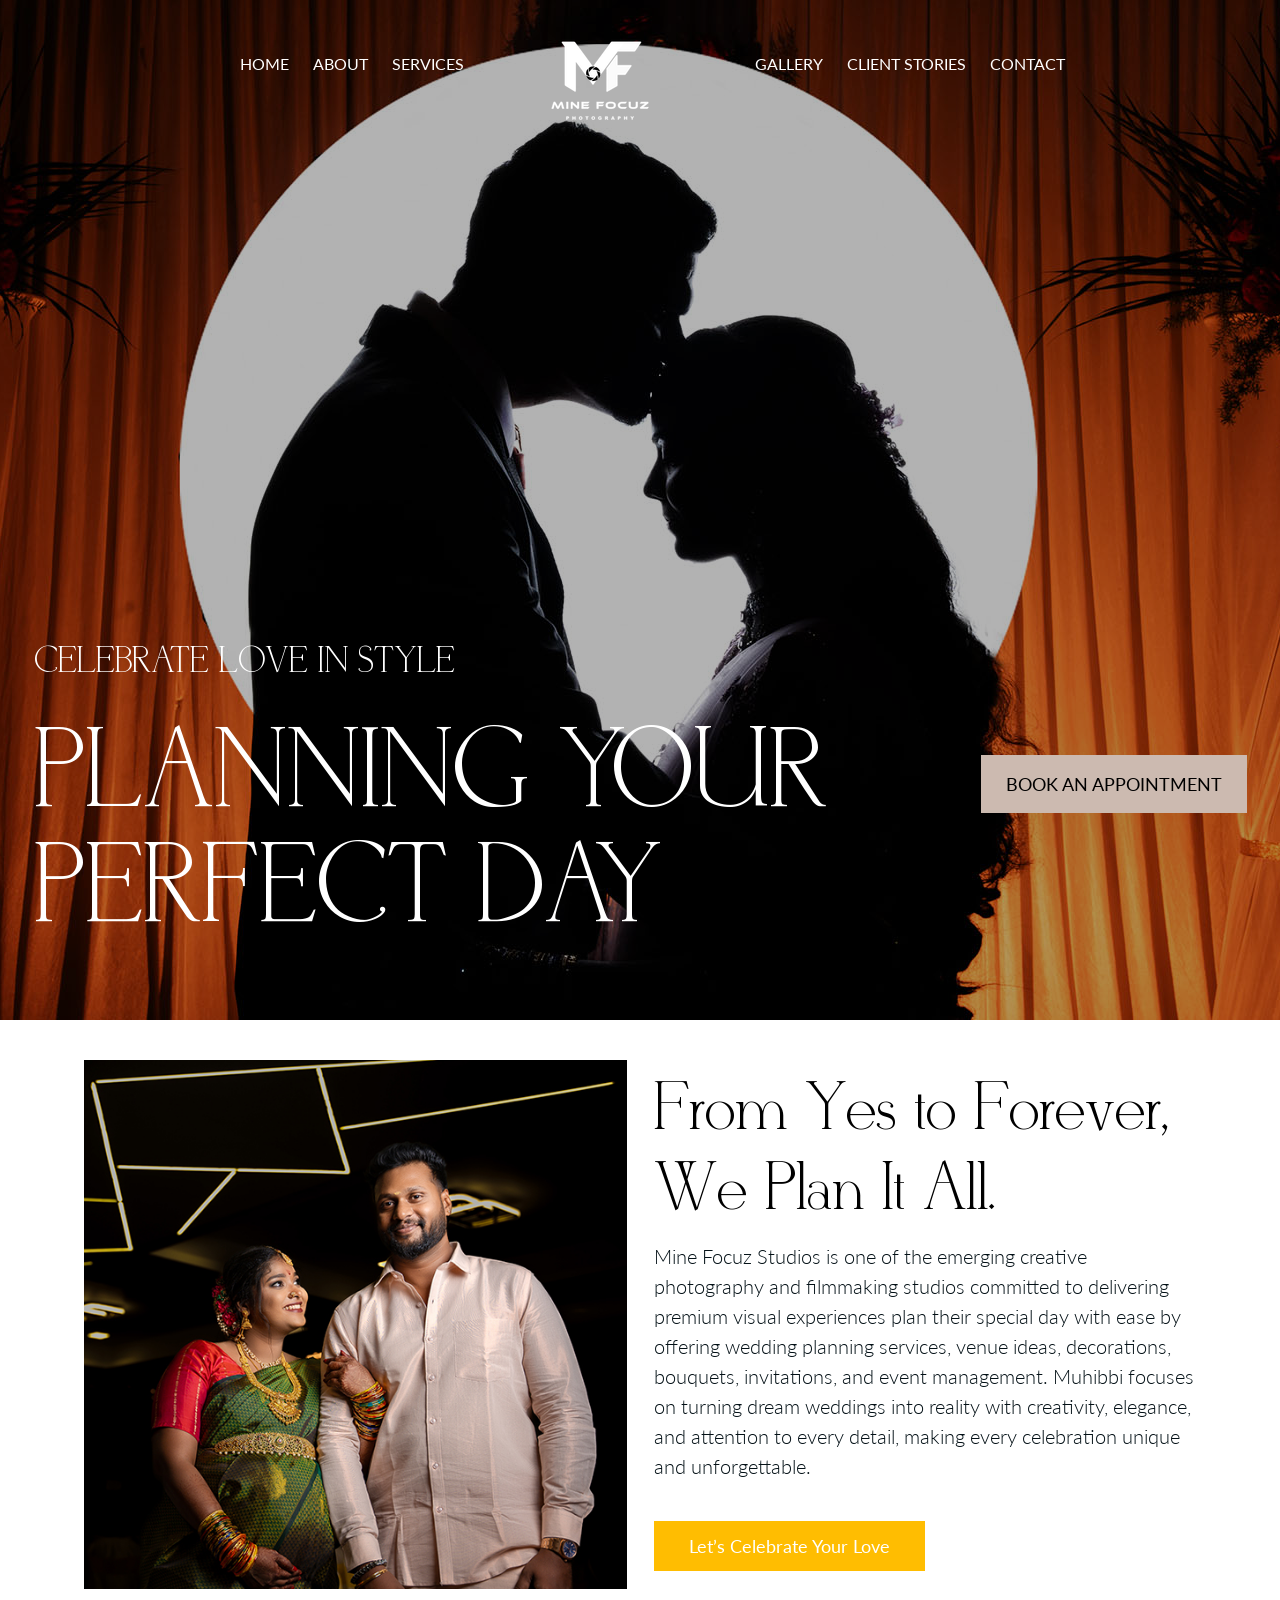
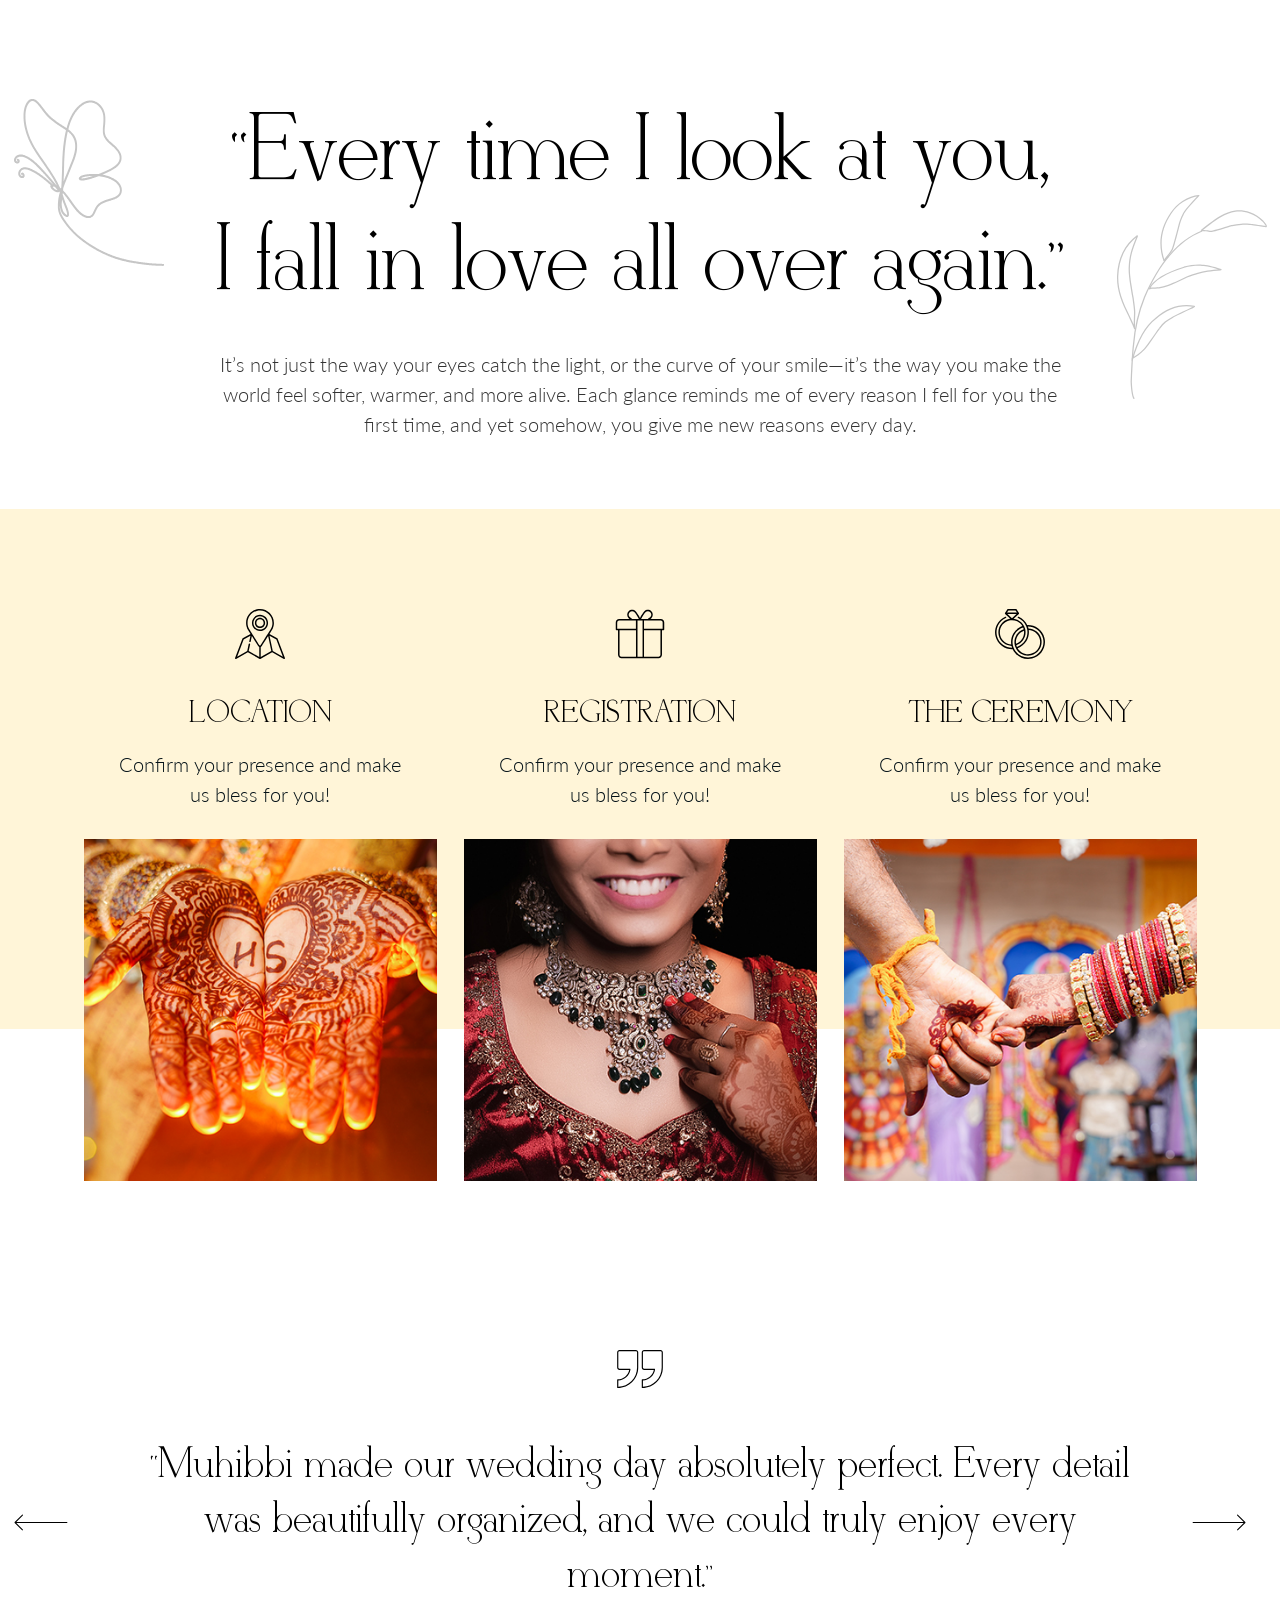
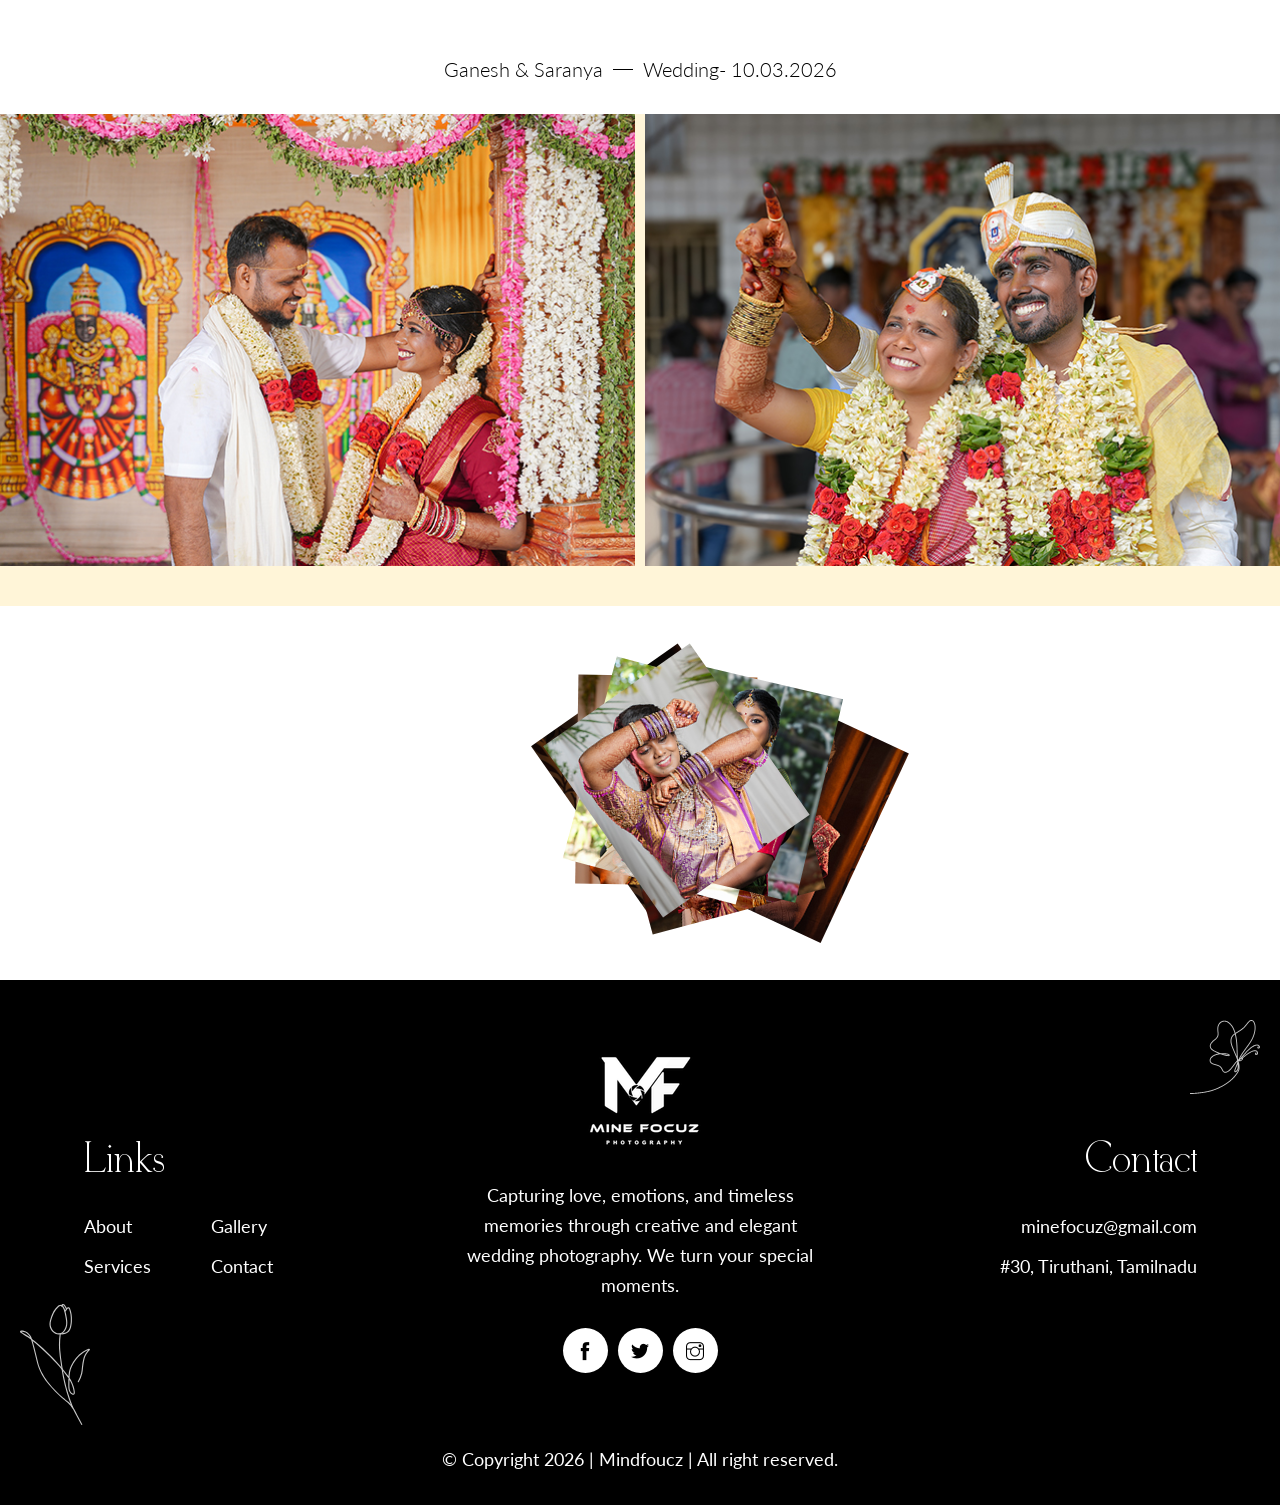
==== commit 8407b86e: "Updated Mindfocuz project" ====
--- a/index.html
+++ b/index.html
@@ -309,8 +309,8 @@
                                     <img src="assets/images/project/image-9.jpg" alt="">
                                     <div class="project-content">
                                         <div class="project-text">
-                                            <h3><a href="#">Jenifer &amp; Harry</a></h3>
-                                            <span>Singapore - May 2020</span>
+                                            <h3><a href="#">Hari &amp; Sugitha</a></h3>
+                                            
                                         </div>
                                     </div>
                                 </div>
@@ -319,8 +319,8 @@
                                     <img src="assets/images/project/image-10.jpg" alt="">
                                     <div class="project-content">
                                         <div class="project-text">
-                                            <h3><a href="#">Miller &amp; Tuna</a></h3>
-                                            <span>Chaina - Jun 2019</span>
+                                            <h3><a href="#">Gowtham &amp; Eswari</a></h3>
+                                            
                                         </div>
                                     </div>
                                 </div>
@@ -329,8 +329,7 @@
                                     <img src="assets/images/project/image-11.jpg" alt="">
                                     <div class="project-content">
                                         <div class="project-text">
-                                            <h3><a href="#">Maria &amp; Jenefar</a></h3>
-                                            <span>Chaina - Oct 2018</span>
+                                            <h3><a href="#">Naveen Raj &amp; Varsha</a></h3>
                                         </div>
                                     </div>
                                 </div>
@@ -339,8 +338,7 @@
                                     <img src="assets/images/project/image-12.jpg" alt="">
                                     <div class="project-content">
                                         <div class="project-text">
-                                            <h3><a href="#">Jonson &amp; Oliva</a></h3>
-                                            <span>Chaina - Nov 2017</span>
+                                            <h3><a href="#">Paramasiva &amp; Lakshmi</a></h3>
                                         </div>
                                     </div>
                                 </div>
@@ -350,8 +348,7 @@
                                     <img src="assets/images/project/image-9.jpg" alt="">
                                     <div class="project-content">
                                         <div class="project-text">
-                                            <h3><a href="#">Jenifer &amp; Harry</a></h3>
-                                            <span>Singapore - May 2020</span>
+                                            <h3><a href="#">Hari &amp; Sugitha</a></h3>
                                         </div>
                                     </div>
                                 </div>
@@ -361,8 +358,7 @@
                                     <img src="assets/images/project/image-10.jpg" alt="">
                                     <div class="project-content">
                                         <div class="project-text">
-                                            <h3><a href="#">Miller &amp; Tuna</a></h3>
-                                            <span>Chaina - Jun 2019</span>
+                                            <h3><a href="#">Gowtham &amp; Eswari</a></h3>
                                         </div>
                                     </div>
                                 </div>
@@ -372,8 +368,7 @@
                                     <img src="assets/images/project/image-11.jpg" alt="">
                                     <div class="project-content">
                                         <div class="project-text">
-                                            <h3><a href="#">Maria &amp; Jenefar</a></h3>
-                                            <span>Chaina - Oct 2018</span>
+                                            <h3><a href="#">Naveen Raj &amp; Varsha</a></h3>
                                         </div>
                                     </div>
                                 </div>
@@ -383,8 +378,7 @@
                                     <img src="assets/images/project/image-12.jpg" alt="">
                                     <div class="project-content">
                                         <div class="project-text">
-                                            <h3><a href="#">Jonson &amp; Oliva</a></h3>
-                                            <span>Chaina - Nov 2017</span>
+                                            <h3><a href="#">Paramasiva &amp; Lakshmi</a></h3>
                                         </div>
                                     </div>
                                 </div>
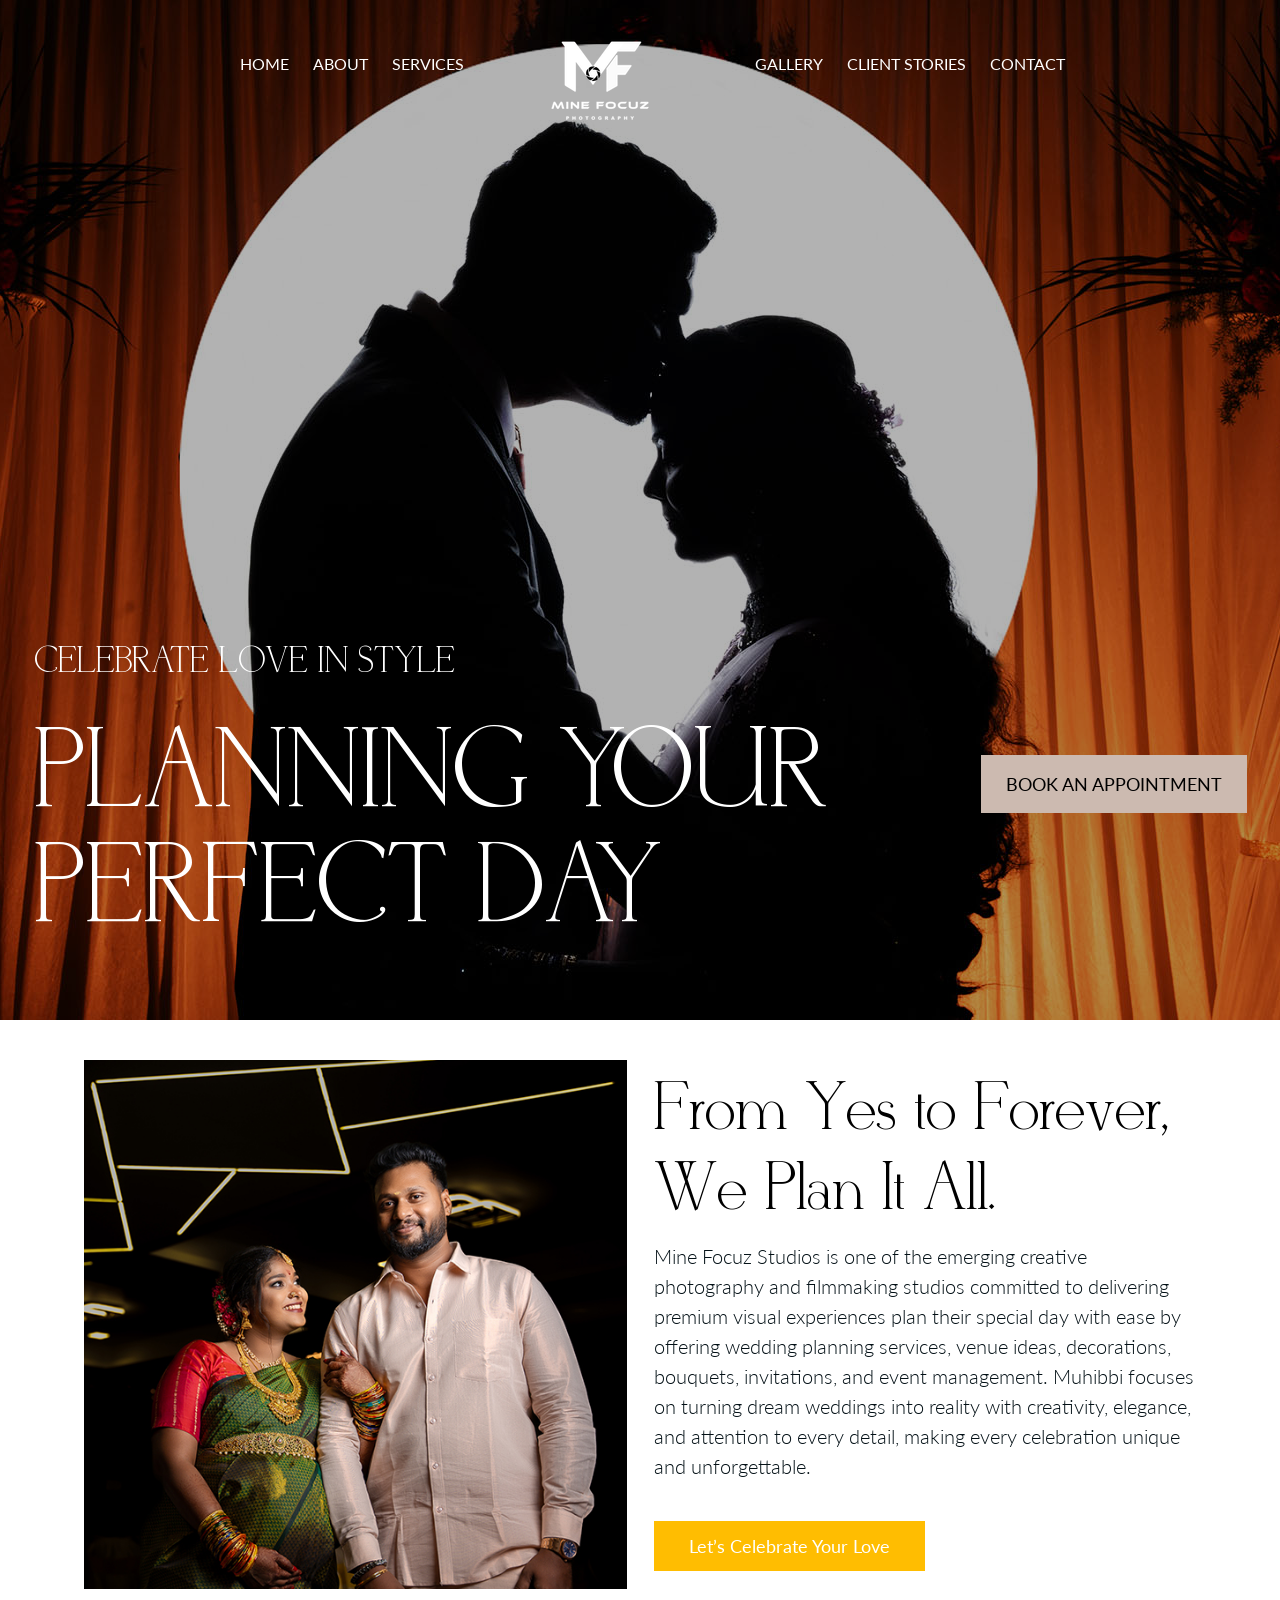
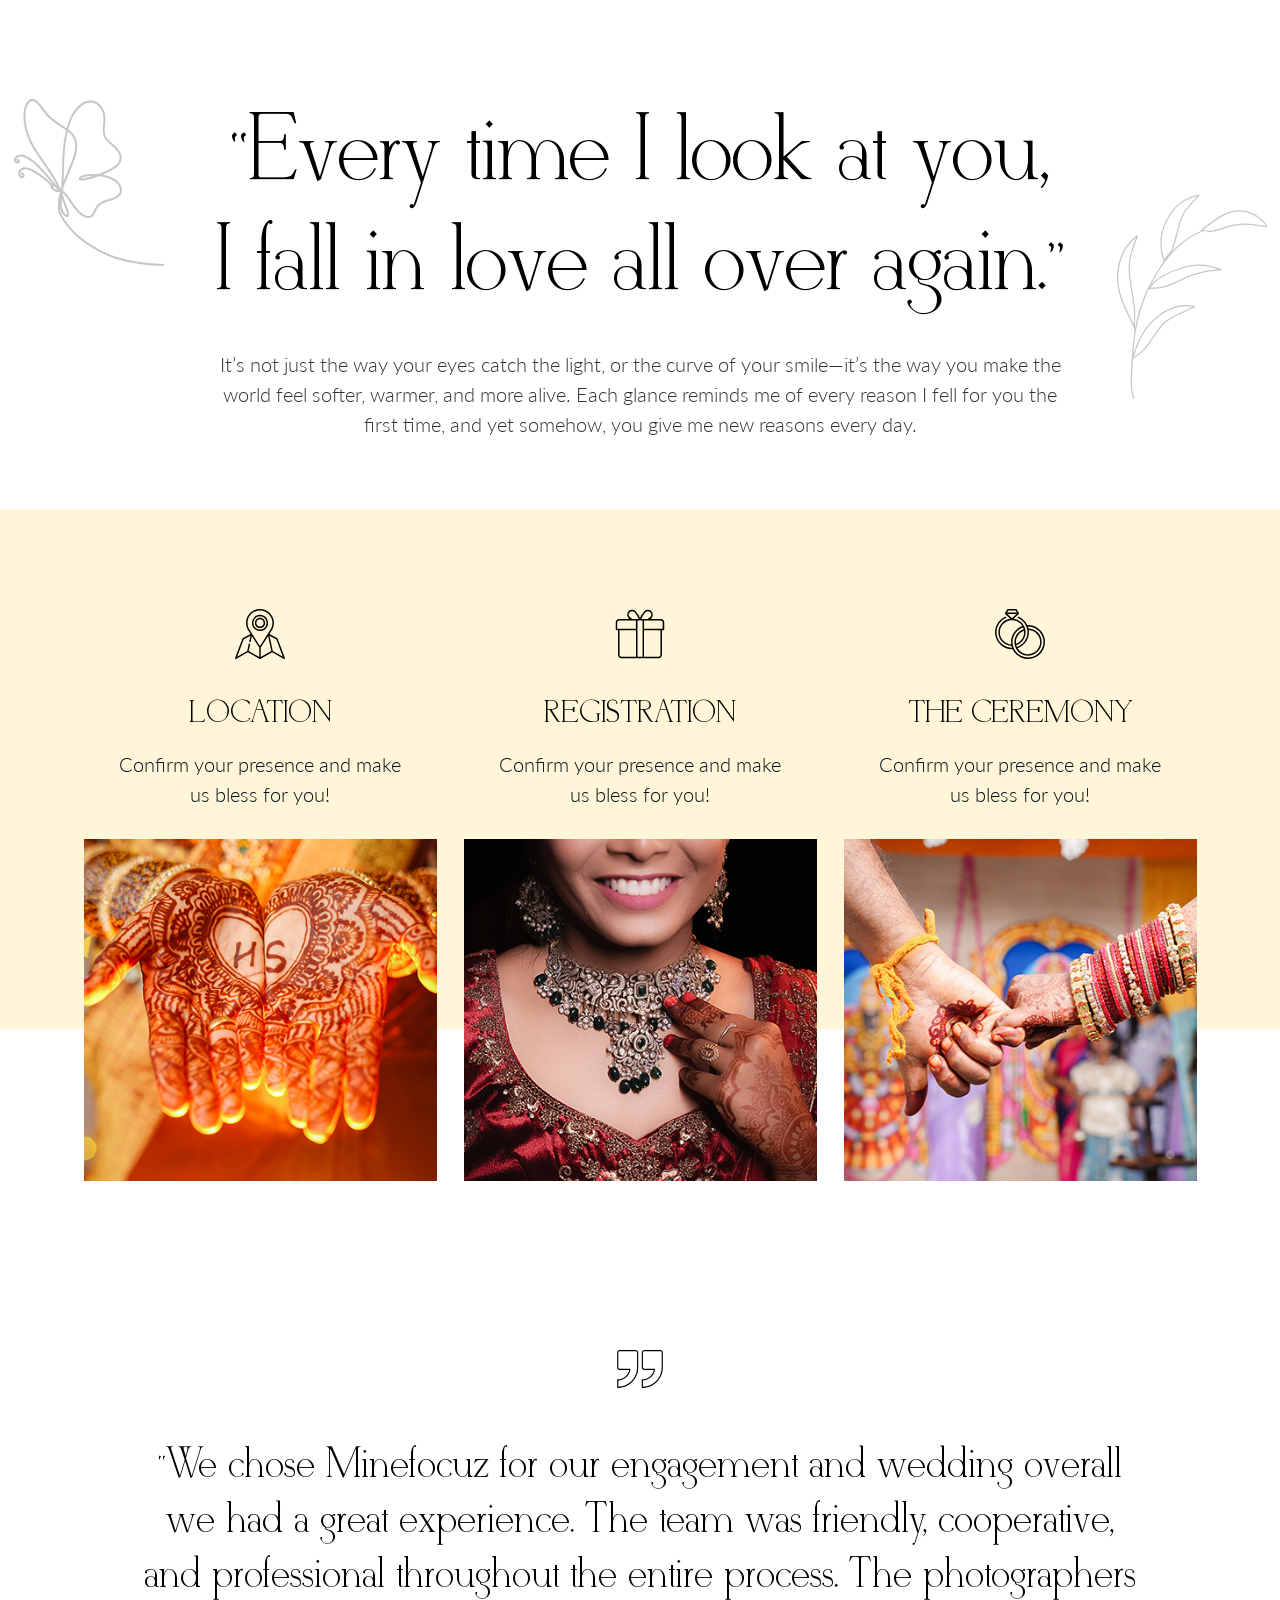
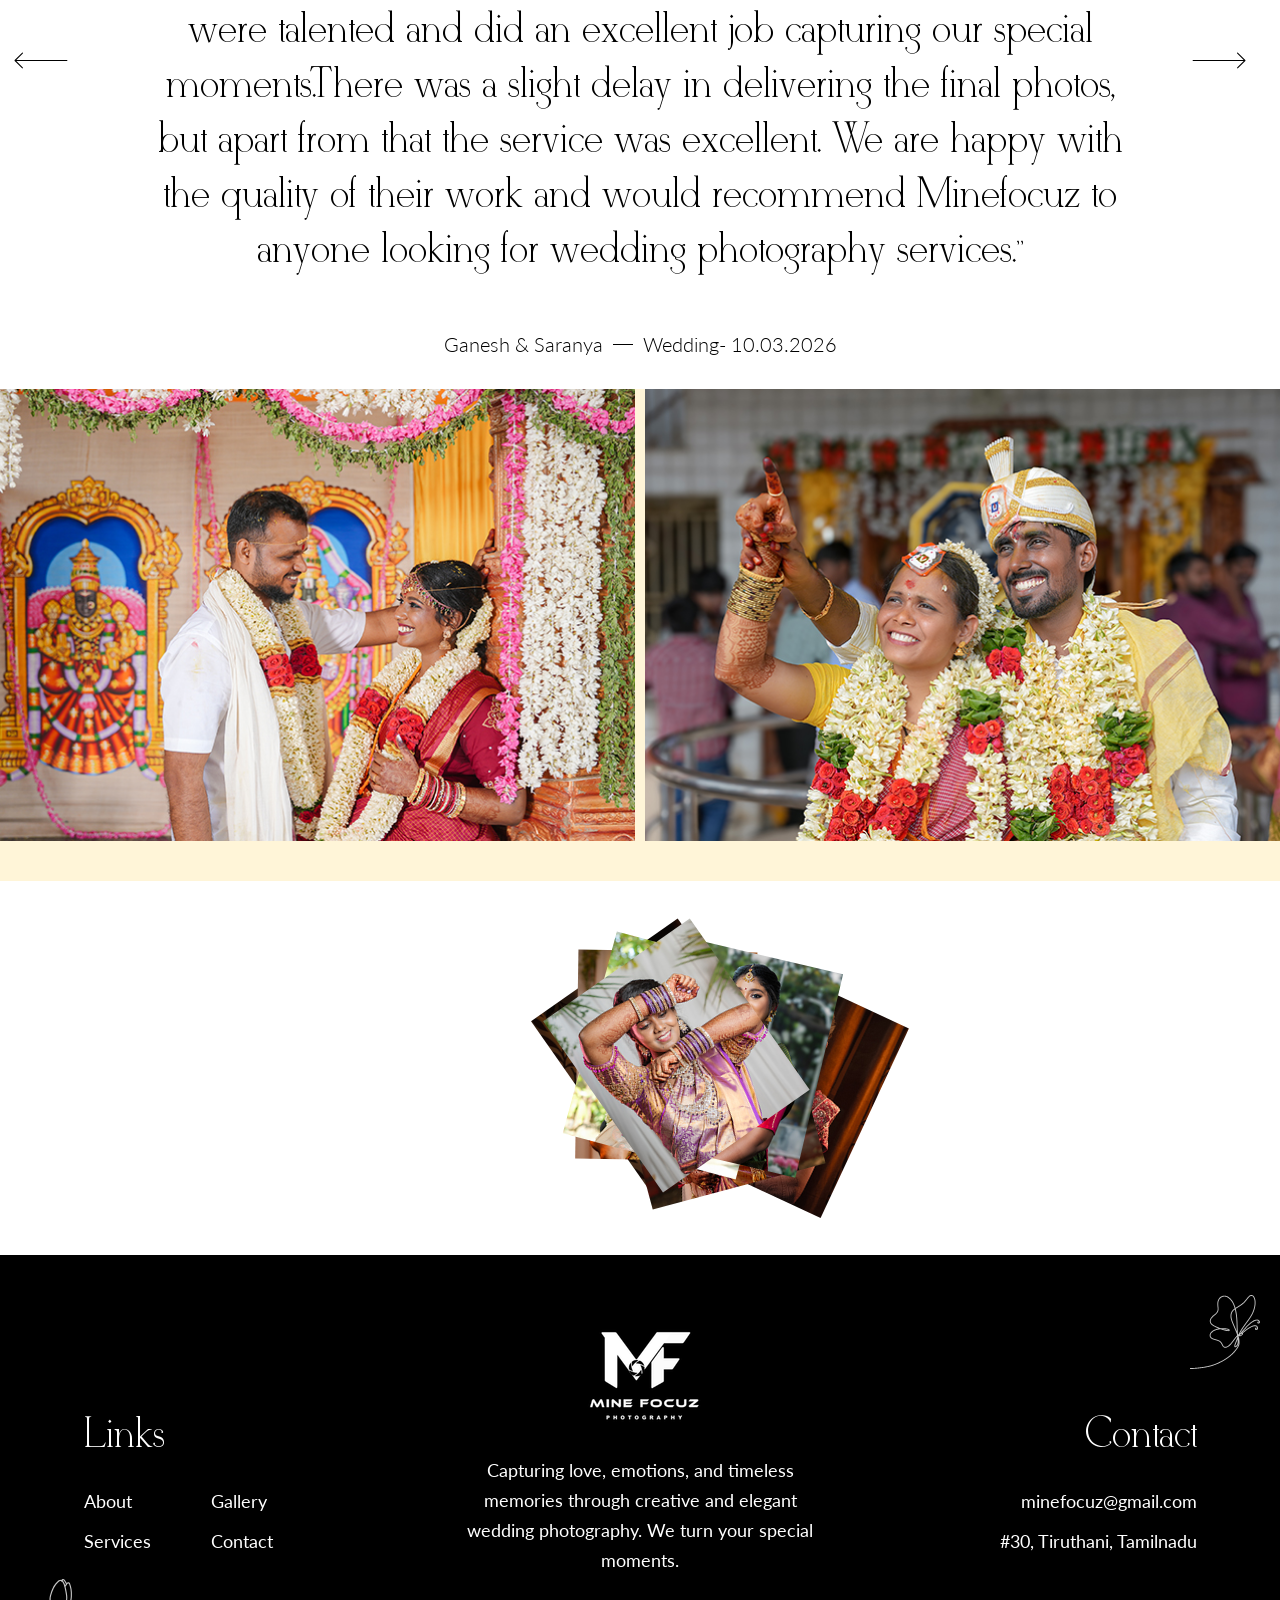
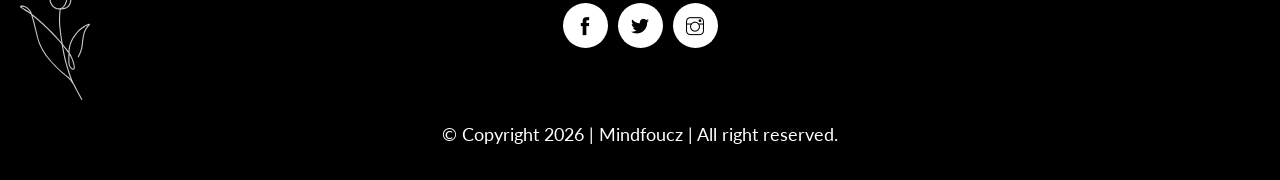
==== commit 0771fce1: "Updated content" ====
--- a/index.html
+++ b/index.html
@@ -266,9 +266,7 @@
                                 <div class="icon">
                                     <img src="assets/images/testimonial/quote.svg" alt="quote">
                                 </div>
-                                <h3>“Muhibbi made our wedding day absolutely perfect. Every detail was beautifully
-                                    organized, and we could truly enjoy every
-                                    moment.”</h3>
+                                <h3>“We chose Minefocuz for our engagement and wedding overall we had a great experience. The team was friendly, cooperative, and professional throughout the entire process. The photographers were talented and did an excellent job capturing our special moments.There was a slight delay in delivering the final photos, but apart from that the service was excellent. We are happy with the quality of their work and would recommend Minefocuz to anyone looking for wedding photography services.”</h3>
                                 <div class="testimonial-text">
                                     <ul>
                                         <li>Ganesh & Saranya</li>
--- a/assets/sass/style.css
+++ b/assets/sass/style.css
@@ -848,7 +848,7 @@
   font-weight: 500;
   font-size: 70px;
   line-height: 75px;
-  color: #fff;
+  color: #000;
   margin-bottom: 10px;
   text-transform: capitalize;
 }
@@ -866,7 +866,7 @@
 .wpo-page-title .wpo-breadcumb-wrap ol li {
   display: inline-block;
   padding: 0px 15px;
-  color: #ffbc00;
+  color: #061943;
   position: relative;
   font-size: 20px;
   font-weight: 400;
@@ -899,7 +899,7 @@
   display: none;
 }
 .wpo-page-title .wpo-breadcumb-wrap ol li a {
-  color: #fff;
+  color: #000;
   font-size: 20px;
   transition: all 0.3s;
 }
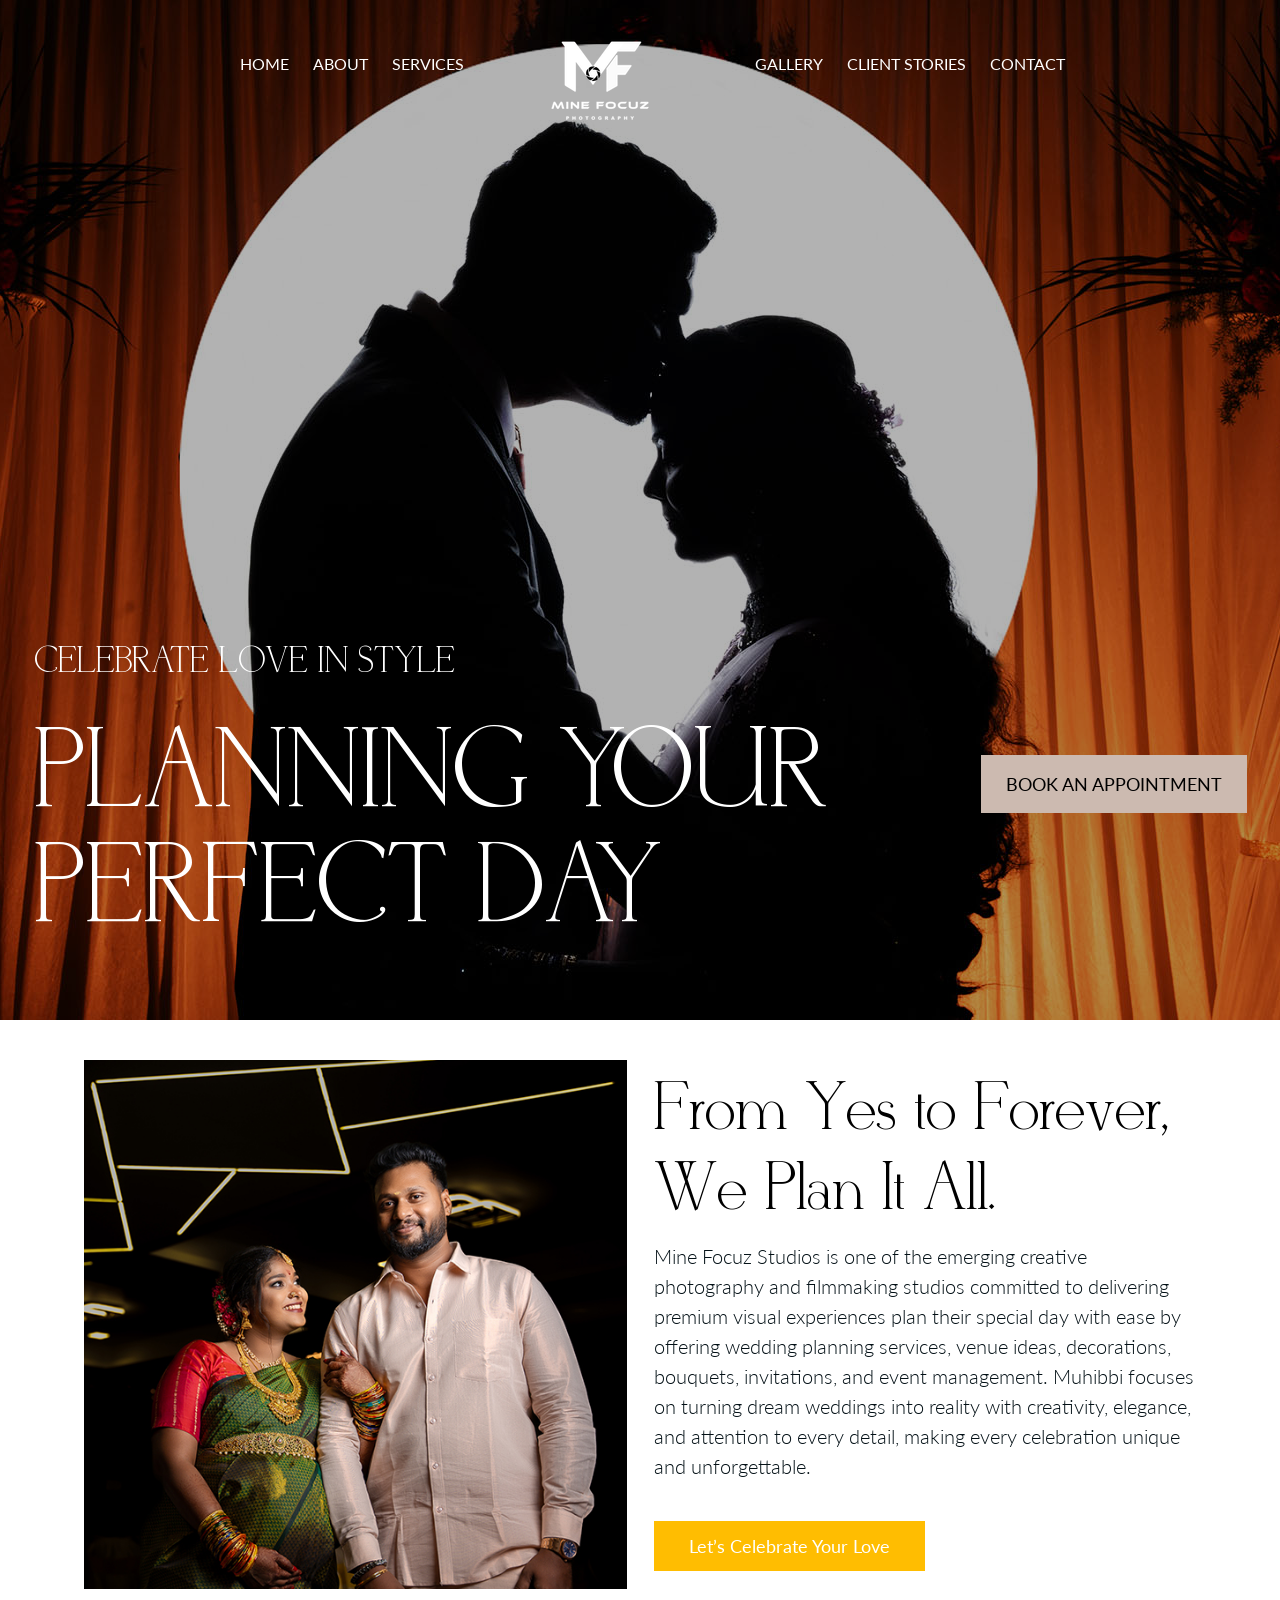
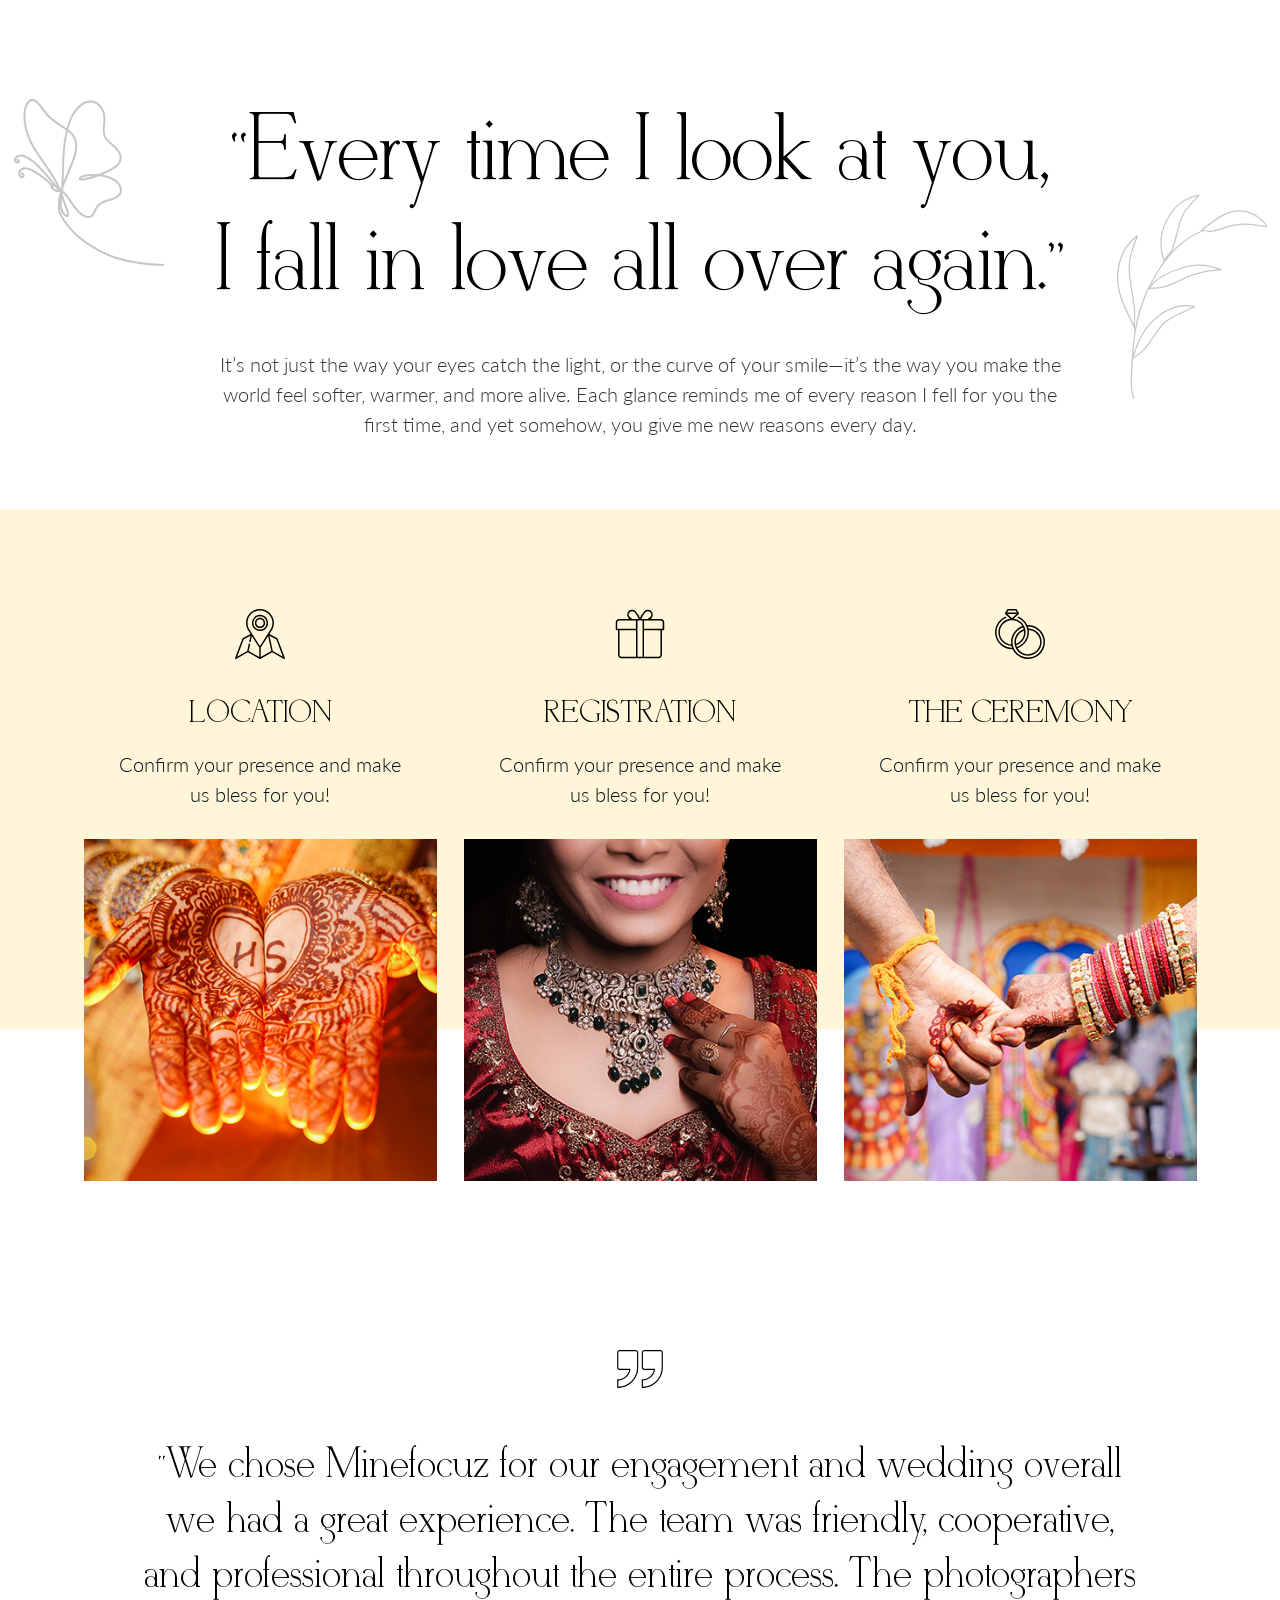
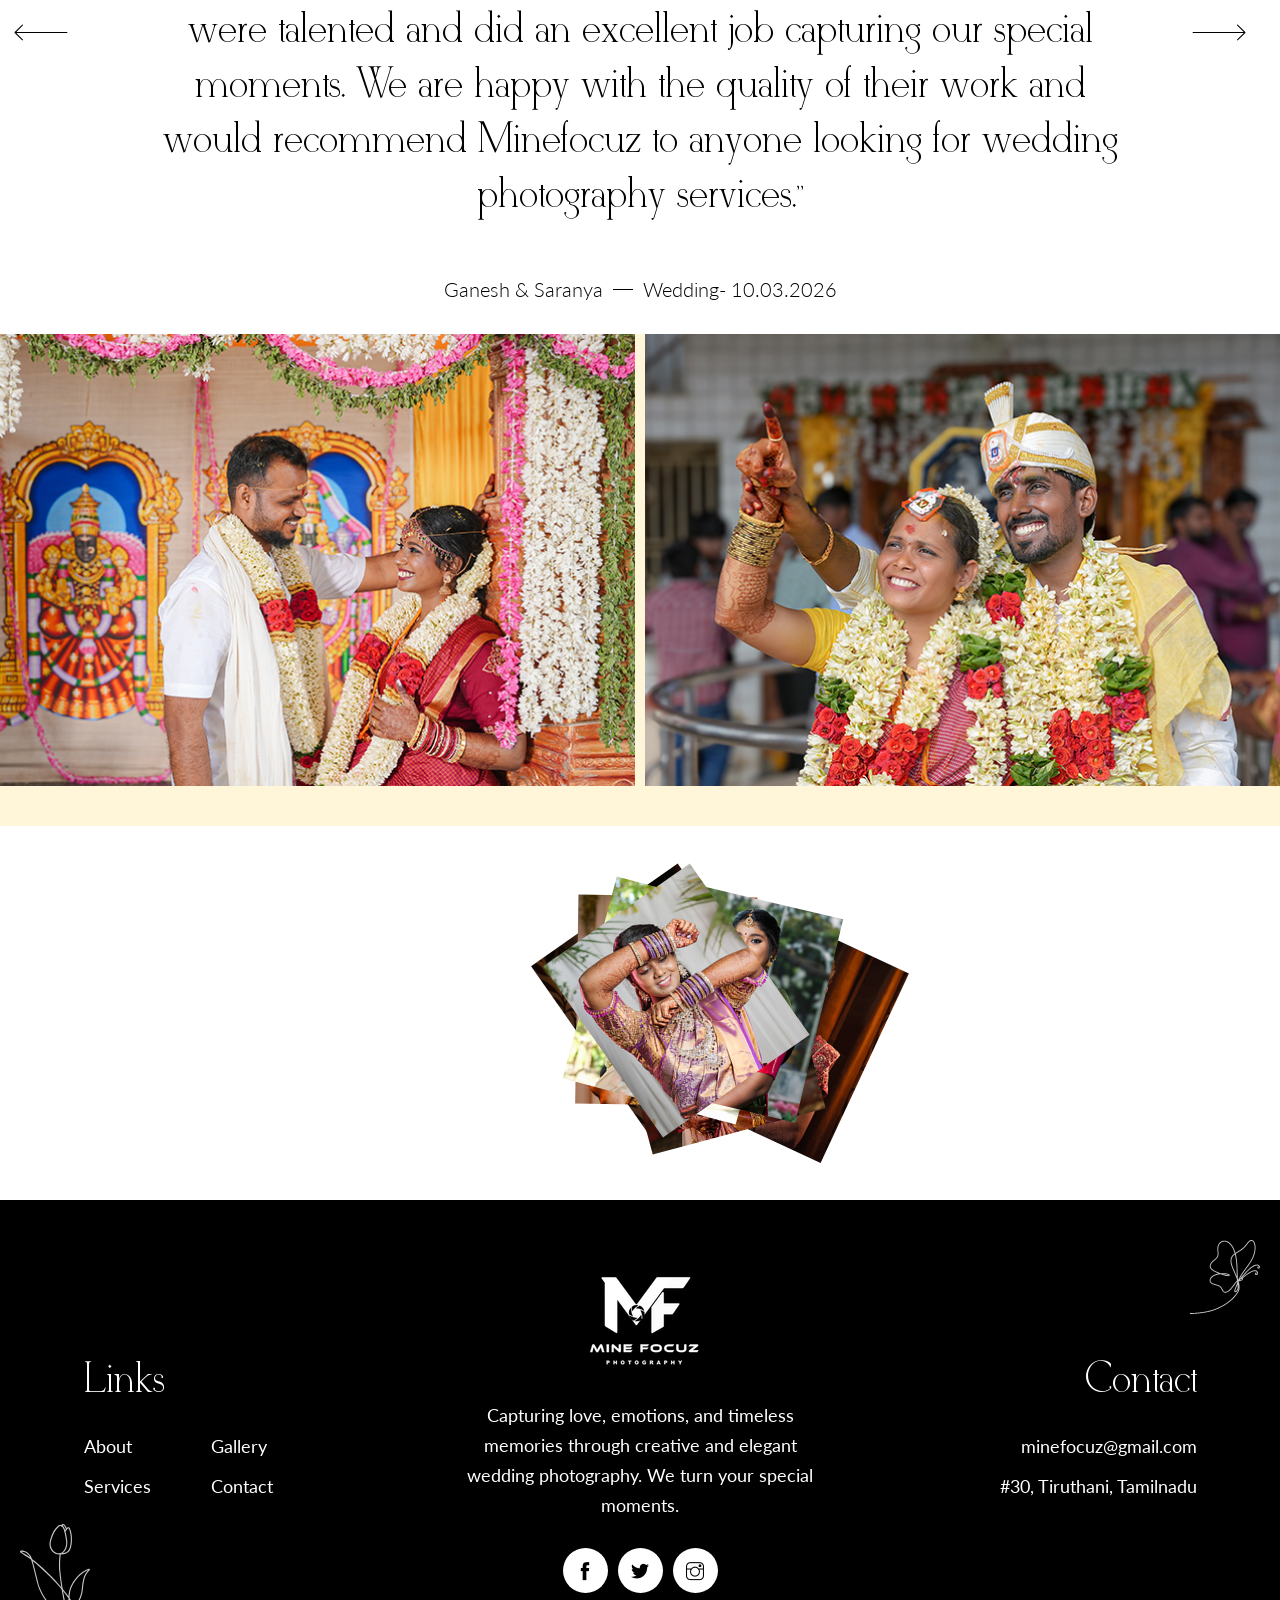
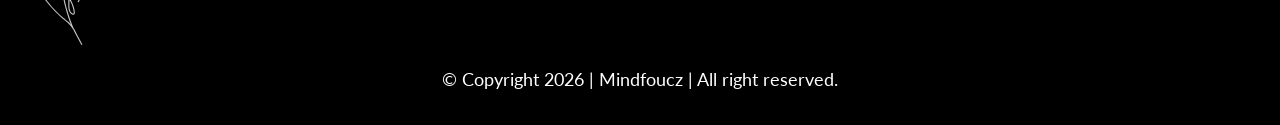
==== commit 6244220c: "Updated content" ====
--- a/index.html
+++ b/index.html
@@ -266,7 +266,7 @@
                                 <div class="icon">
                                     <img src="assets/images/testimonial/quote.svg" alt="quote">
                                 </div>
-                                <h3>“We chose Minefocuz for our engagement and wedding overall we had a great experience. The team was friendly, cooperative, and professional throughout the entire process. The photographers were talented and did an excellent job capturing our special moments.There was a slight delay in delivering the final photos, but apart from that the service was excellent. We are happy with the quality of their work and would recommend Minefocuz to anyone looking for wedding photography services.”</h3>
+                                <h3>“We chose Minefocuz for our engagement and wedding overall we had a great experience. The team was friendly, cooperative, and professional throughout the entire process. The photographers were talented and did an excellent job capturing our special moments. We are happy with the quality of their work and would recommend Minefocuz to anyone looking for wedding photography services.”</h3>
                                 <div class="testimonial-text">
                                     <ul>
                                         <li>Ganesh & Saranya</li>
@@ -280,9 +280,7 @@
                                 <div class="icon">
                                     <img src="assets/images/testimonial/quote.svg" alt="quote">
                                 </div>
-                                <h3>“The team at Muhibbi turned our vision into reality. Their creativity,
-                                    professionalism, and dedication exceeded our
-                                    expectations.”</h3>
+                                <h3>“We chose Minefocuz for our engagement and wedding overall we had a great experience. The team was friendly, cooperative, and professional throughout the entire process. The photographers were talented and did an excellent job capturing our special moments. We are happy with the quality of their work and would recommend Minefocuz to anyone looking for wedding photography services.”</h3>
                                 <div class="testimonial-text">
                                     <ul>
                                         <li>Ganesh & Saranya</li>
